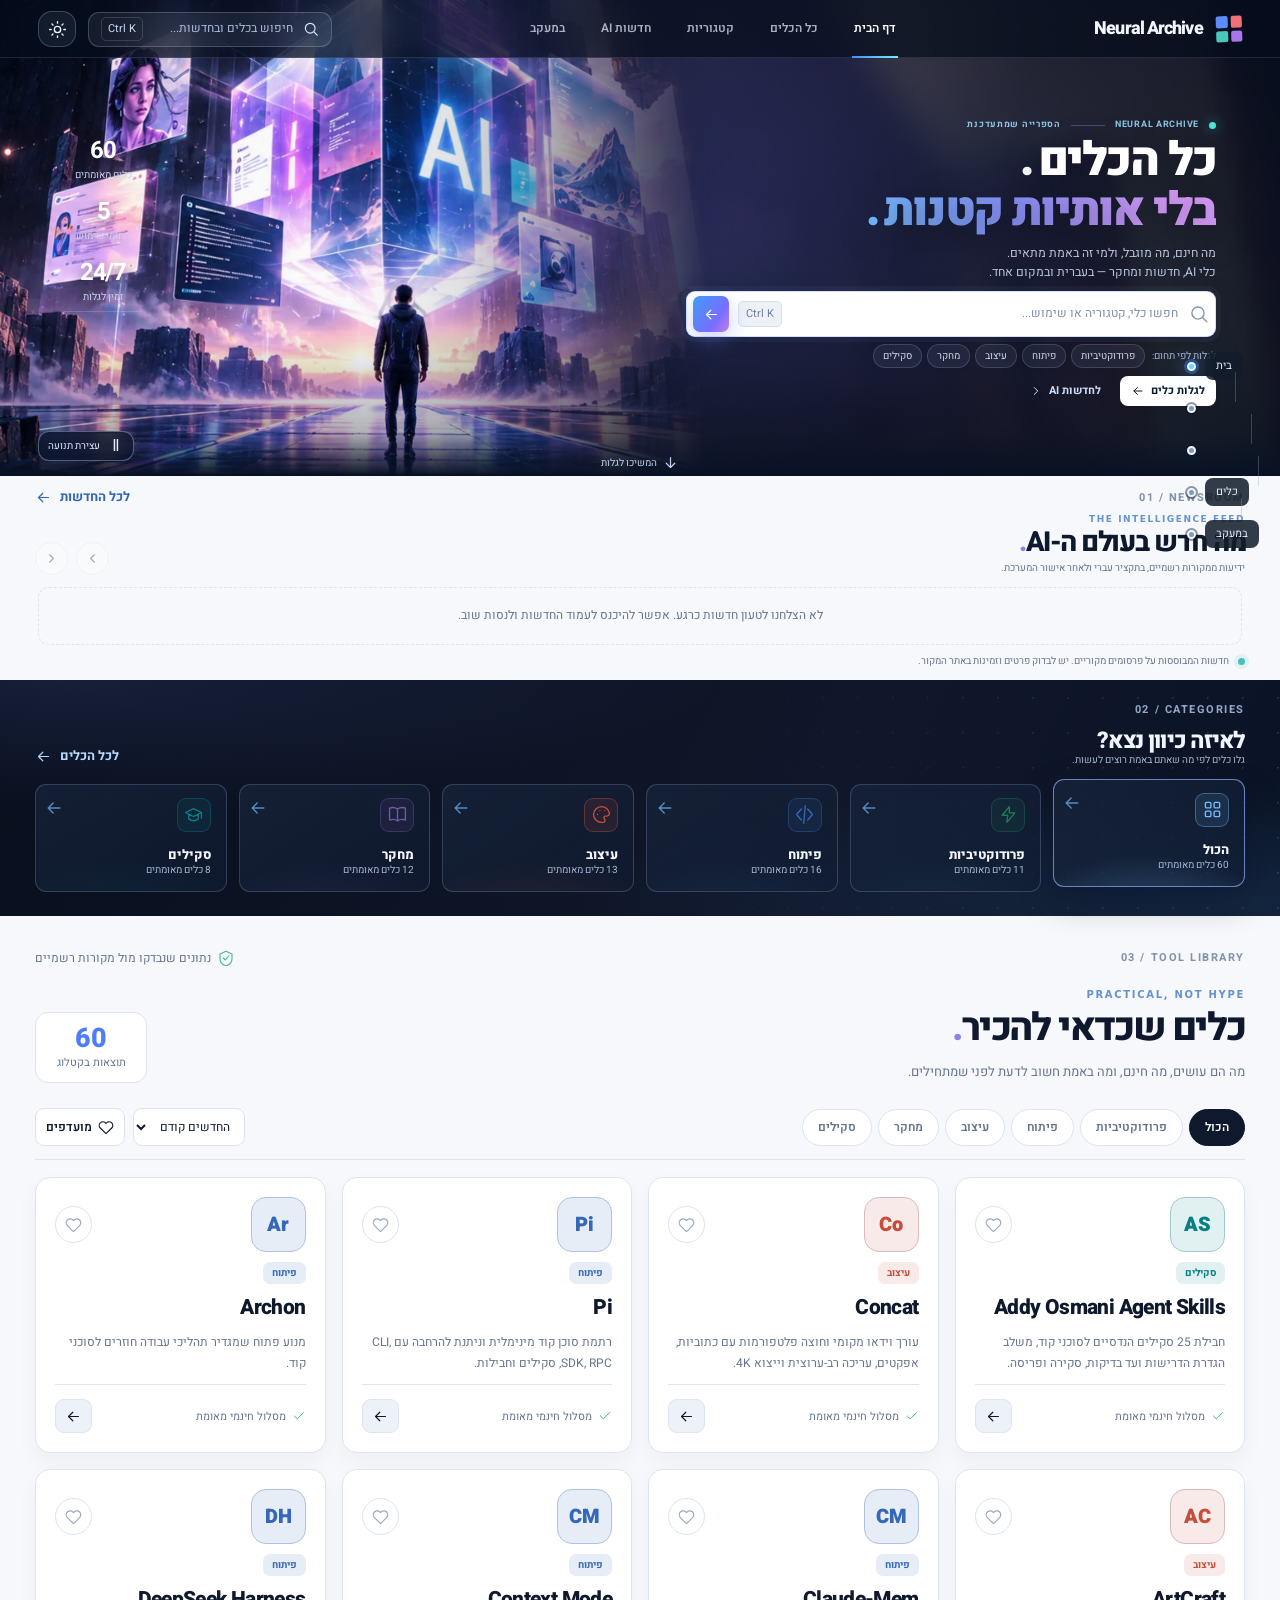
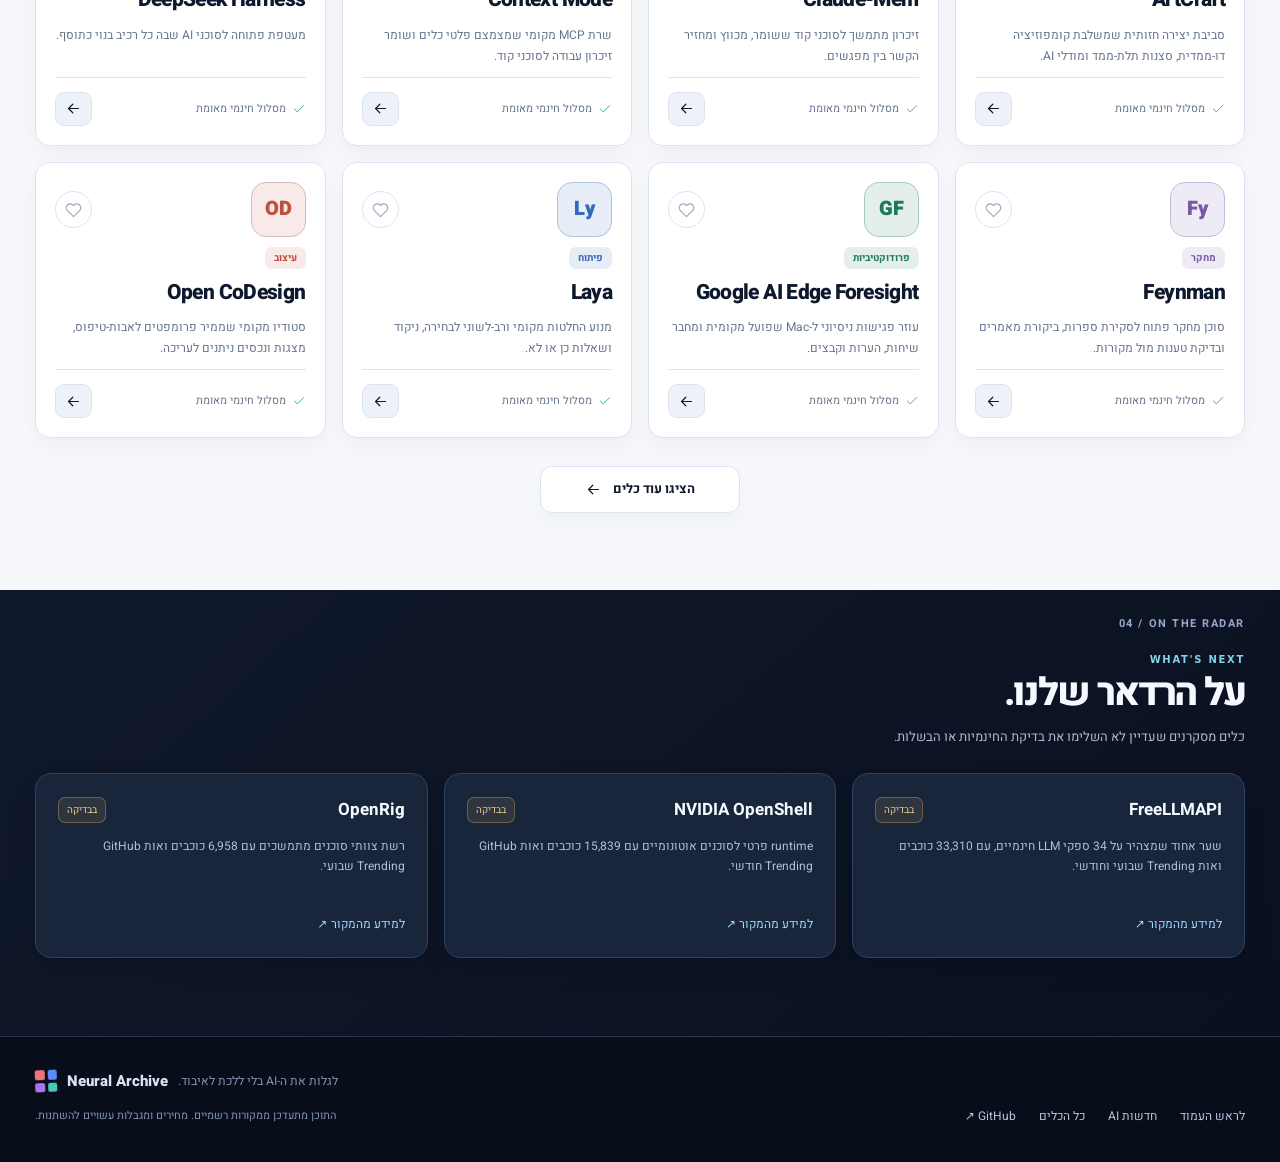
==== index.html @ 99f18145 "Refresh expanded tool details on the live site" ====
<!doctype html>
<html lang="he" dir="rtl" data-theme="light">
<head>
  <meta charset="UTF-8">
  <meta name="viewport" content="width=device-width,initial-scale=1,viewport-fit=cover">
  <meta name="theme-color" content="#080f20">
  <meta name="robots" content="index,follow">
  <link rel="canonical" href="https://neural-archive-two.vercel.app/">
  <meta name="description" content="Neural Archive: כלי AI חינמיים ומאומתים, חדשות בינה מלאכותית ומחקר בעברית. גלו מה חינם, מה מוגבל ולאיזה שימוש כל כלי מתאים.">
  <meta property="og:type" content="website">
  <meta property="og:title" content="Neural Archive | כל כלי ה-AI בלי אותיות קטנות">
  <meta property="og:description" content="כלי AI, חדשות ומחקר בעברית. מה חינם, מה מוגבל ולמי זה באמת מתאים.">
  <meta property="og:url" content="https://neural-archive-two.vercel.app/">
  <title>Neural Archive | כלי AI חינמיים, חדשות ומחקר בעברית</title>
  <link rel="preconnect" href="https://fonts.googleapis.com">
  <link rel="preconnect" href="https://fonts.gstatic.com" crossorigin>
  <link href="https://fonts.googleapis.com/css2?family=Heebo:wght@400;500;600;700;800;900&display=swap" rel="stylesheet">
  <link rel="stylesheet" href="/design.css">
  <link rel="stylesheet" href="/compact-sections.css">
  <link rel="stylesheet" href="/category-spacing.css">
  <link rel="stylesheet" href="/hero-motion.css">
  <link rel="stylesheet" href="/compact-hero.css">
  <script>
    try { document.documentElement.dataset.theme = localStorage.getItem("na-theme") === "dark" ? "dark" : "light"; } catch {}
  </script>
  <script src="/data.js?v=20261013-daily-60" defer></script>
  <script src="/design.js?v=20261013-expanded-details" defer></script>
  <script src="/hero-motion.js" defer></script>
</head>
<body>
  <svg xmlns="http://www.w3.org/2000/svg" class="icon-sprite" aria-hidden="true" focusable="false">
    <symbol id="i-search" viewBox="0 0 24 24"><circle cx="10.8" cy="10.8" r="7.3"/><path d="m16.4 16.4 5 5"/></symbol>
    <symbol id="i-moon" viewBox="0 0 24 24"><path d="M20.4 14.7A8.8 8.8 0 0 1 9.3 3.6 8.9 8.9 0 1 0 20.4 14.7Z"/></symbol>
    <symbol id="i-sun" viewBox="0 0 24 24"><circle cx="12" cy="12" r="4"/><path d="M12 2v2M12 20v2M4.9 4.9l1.4 1.4m11.4 11.4 1.4 1.4M2 12h2m16 0h2M4.9 19.1l1.4-1.4M17.7 6.3l1.4-1.4"/></symbol>
    <symbol id="i-arrow" viewBox="0 0 24 24"><path d="M19 12H5m6-6-6 6 6 6"/></symbol>
    <symbol id="i-chevron" viewBox="0 0 24 24"><path d="m9 18 6-6-6-6"/></symbol>
    <symbol id="i-grid" viewBox="0 0 24 24"><rect x="3" y="3" width="7" height="7" rx="1.5"/><rect x="14" y="3" width="7" height="7" rx="1.5"/><rect x="3" y="14" width="7" height="7" rx="1.5"/><rect x="14" y="14" width="7" height="7" rx="1.5"/></symbol>
    <symbol id="i-spark" viewBox="0 0 24 24"><path d="m12 2 2.4 7.6L22 12l-7.6 2.4L12 22l-2.4-7.6L2 12l7.6-2.4L12 2Z"/></symbol>
    <symbol id="i-code" viewBox="0 0 24 24"><path d="m8 5-6 7 6 7m8-14 6 7-6 7m-3-18-2 22"/></symbol>
    <symbol id="i-palette" viewBox="0 0 24 24"><path d="M12 2a10 10 0 1 0 0 20h2a2.5 2.5 0 0 0 1.6-4.4 2 2 0 0 1 1.4-3.5h1.2A3.8 3.8 0 0 0 22 10.3 10 10 0 0 0 12 2Z"/><circle cx="7" cy="12" r=".8" fill="currentColor" stroke="none"/><circle cx="10" cy="7" r=".8" fill="currentColor" stroke="none"/><circle cx="16" cy="7" r=".8" fill="currentColor" stroke="none"/></symbol>
    <symbol id="i-book" viewBox="0 0 24 24"><path d="M12 5c-3.4-2.2-7-2.2-10-1v15c3-1.2 6.6-1.2 10 1 3.4-2.2 7-2.2 10-1V4c-3-1.2-6.6-1.2-10 1Zm0 0v15"/></symbol>
    <symbol id="i-graduation" viewBox="0 0 24 24"><path d="m2 9.5 10-5 10 5-10 5-10-5Zm4 2v6c3.6 2.8 8.4 2.8 12 0v-6m4-2v7"/></symbol>
    <symbol id="i-zap" viewBox="0 0 24 24"><path d="M13 2 4 13h7l-1 9 10-12h-7l0-8Z"/></symbol>
    <symbol id="i-heart" viewBox="0 0 24 24"><path d="M20.6 5.7a5.5 5.5 0 0 0-7.8 0L12 6.5l-.8-.8a5.5 5.5 0 0 0-7.8 7.8L12 22l8.6-8.5a5.5 5.5 0 0 0 0-7.8Z"/></symbol>
    <symbol id="i-close" viewBox="0 0 24 24"><path d="m5 5 14 14M19 5 5 19"/></symbol>
    <symbol id="i-external" viewBox="0 0 24 24"><path d="M13 4h7v7m0-7-9 9"/><path d="M20 14v6H4V4h6"/></symbol>
    <symbol id="i-copy" viewBox="0 0 24 24"><rect x="8" y="8" width="13" height="13" rx="2"/><path d="M16 8V5a2 2 0 0 0-2-2H5a2 2 0 0 0-2 2v9a2 2 0 0 0 2 2h3"/></symbol>
    <symbol id="i-check" viewBox="0 0 24 24"><path d="m4 12 5 5 11-11"/></symbol>
    <symbol id="i-clock" viewBox="0 0 24 24"><circle cx="12" cy="12" r="10"/><path d="M12 6v6l4 2"/></symbol>
    <symbol id="i-shield" viewBox="0 0 24 24"><path d="m12 2 9 4v7c0 6-4 9-9 11-5-2-9-5-9-11V6l9-4Z"/><path d="m8 12 3 3 5-6"/></symbol>
    <symbol id="i-menu" viewBox="0 0 24 24"><path d="M3 6h18M3 12h18M3 18h18"/></symbol>
  </svg>
  <a class="skip-link" href="#news">דלגו לתוכן</a>
  <div class="scroll-meter" aria-hidden="true"><div id="scrollFill"></div></div>

  <header class="site-header" id="top">
    <div class="header-inner">
      <a href="#home" class="brand" aria-label="Neural Archive, חזרה לראש העמוד">
        <span class="brand-symbol" aria-hidden="true"><i></i><i></i><i></i><i></i></span>
        <span class="brand-text" dir="ltr">Neural Archive</span>
      </a>
      <nav class="desktop-nav" aria-label="ניווט ראשי">
        <a class="active" href="#home">דף הבית</a><a href="#tools">כל הכלים</a><a href="#categories">קטגוריות</a><a href="#news">חדשות AI</a><a href="#watchlist">במעקב</a>
      </nav>
      <div class="header-actions">
        <button type="button" id="openQuickSearch" class="header-search" aria-label="חיפוש באתר"><svg><use href="#i-search"></use></svg><span>חיפוש בכלים ובחדשות...</span><kbd>Ctrl K</kbd></button>
        <button type="button" id="themeToggle" class="theme-toggle" aria-label="החלפת מצב תצוגה" aria-pressed="false" title="החלפת מצב בהיר וכהה"><svg class="sun"><use href="#i-sun"></use></svg><svg class="moon"><use href="#i-moon"></use></svg></button>
        <button type="button" id="mobileMenuToggle" class="mobile-menu-toggle" aria-label="פתיחת תפריט" aria-expanded="false" aria-controls="mobileNav"><svg><use href="#i-menu"></use></svg></button>
      </div>
    </div>
    <nav class="mobile-nav" id="mobileNav" aria-label="ניווט לנייד" hidden>
      <a href="#home">בית</a><a href="#news">חדשות AI</a><a href="#categories">קטגוריות</a><a href="#tools">כל הכלים</a><a href="#watchlist">כלים במעקב</a>
    </nav>
  </header>

  <main>
    <section class="hero" id="home" aria-labelledby="heroHeading">
      <div class="hero-haze" aria-hidden="true"></div>
      <div class="hero-gridline" aria-hidden="true"></div>
      <div class="hero-visual" id="portalVisual">
        <div class="portal-scene cinematic-scene" id="portalScene" aria-hidden="true">
          <div class="cinematic-sky-glow"></div>
          <div class="cinematic-photograph" id="cinematicPhotograph">
            <img class="cinematic-backdrop" src="/assets/cinematic-scene-backdrop-hq.webp"
              width="910" height="636" alt="" fetchpriority="high" decoding="async" draggable="false">
            <div class="cinematic-cube-aura"></div>
            <div class="cinematic-layer cinematic-layer-cube" style="--x:35.9341%;--y:1.1006%;--w:41.6484%;--h:65.5660%">
              <div class="cinematic-layer-motion"><img src="/assets/cinematic-cube-hq.webp" width="379" height="417" alt="" decoding="async" draggable="false"></div>
            </div>
            <div class="cinematic-layer cinematic-layer-woman" style="--x:18.5714%;--y:8.9623%;--w:13.7363%;--h:27.6730%">
              <div class="cinematic-layer-motion"><img src="/assets/cinematic-panel-woman.webp" width="125" height="176" alt="" decoding="async" draggable="false"></div>
            </div>
            <div class="cinematic-layer cinematic-layer-light" style="--x:11.0989%;--y:36.6352%;--w:16.9231%;--h:25.0000%">
              <div class="cinematic-layer-motion"><img src="/assets/cinematic-panel-light.webp" width="154" height="159" alt="" decoding="async" draggable="false"></div>
            </div>
            <div class="cinematic-layer cinematic-layer-code" style="--x:28.2418%;--y:41.6667%;--w:16.7033%;--h:23.1132%">
              <div class="cinematic-layer-motion"><img src="/assets/cinematic-panel-code.webp" width="152" height="147" alt="" decoding="async" draggable="false"></div>
            </div>
            <div class="cinematic-layer cinematic-layer-mountain" style="--x:76.7033%;--y:14.4654%;--w:15.4945%;--h:37.8931%">
              <div class="cinematic-layer-motion"><img src="/assets/cinematic-panel-mountain.webp" width="141" height="241" alt="" decoding="async" draggable="false"></div>
            </div>
            <div class="cinematic-layer cinematic-layer-robot" style="--x:73.8462%;--y:44.3396%;--w:11.7582%;--h:21.5409%">
              <div class="cinematic-layer-motion"><img src="/assets/cinematic-panel-robot.webp" width="107" height="137" alt="" decoding="async" draggable="false"></div>
            </div>
            <div class="cinematic-layer cinematic-layer-top" style="--x:63.1868%;--y:0.3145%;--w:11.3187%;--h:20.7547%">
              <div class="cinematic-layer-motion"><img src="/assets/cinematic-panel-top.webp" width="103" height="132" alt="" decoding="async" draggable="false"></div>
            </div>
            <div class="cinematic-layer cinematic-layer-top2" style="--x:68.3516%;--y:8.0189%;--w:6.8132%;--h:14.3082%">
              <div class="cinematic-layer-motion"><img src="/assets/cinematic-panel-top2.webp" width="62" height="91" alt="" decoding="async" draggable="false"></div>
            </div>
            <div class="cinematic-head-anchor" id="cinematicHeadAnchor"
              style="--x:57.0330%;--y:58.1761%;--w:4.6154%;--h:7.2327%">
              <img class="cinematic-head" src="/assets/cinematic-man-head-hq.webp"
                width="42" height="46" alt="" decoding="async" draggable="false">
            </div>
            <div class="cinematic-particles">
              <i></i><i></i><i></i><i></i><i></i><i></i><i></i><i></i><i></i><i></i>
            </div>
            <div class="cinematic-floor-reflection"></div>
          </div>
        </div>
        <button type="button" class="portal-motion-toggle" id="portalMotionToggle"
          aria-pressed="false" aria-label="עצירת האנימציה" title="עצירה או הפעלה של תנועת הסצנה">
          <span aria-hidden="true" class="portal-toggle-icon">Ⅱ</span>
          <span class="portal-toggle-label">עצירת תנועה</span>
        </button>
      </div>
      <div class="hero-inner">
        <div class="hero-copy">
          <div class="hero-overline"><span class="overline-mark"></span> NEURAL ARCHIVE <span class="overline-rule"></span> הספרייה שמתעדכנת</div>
          <h1 id="heroHeading">כל הכלים<span class="hero-dot">.</span><br><em>בלי אותיות קטנות<span class="hero-dot">.</span></em></h1>
          <p class="hero-subtitle">מה חינם, מה מוגבל, ולמי זה באמת מתאים.<br>כלי AI, חדשות ומחקר — בעברית ובמקום אחד.</p>
          <form class="hero-search" id="heroSearchForm" role="search">
            <svg aria-hidden="true"><use href="#i-search"></use></svg>
            <label class="sr-only" for="heroSearchInput">חיפוש חופשי בכלי AI</label>
            <input id="heroSearchInput" type="search" placeholder="חפשו כלי, קטגוריה או שימוש..." autocomplete="off">
            <kbd class="desktop-kbd">Ctrl K</kbd>
            <button type="submit" aria-label="חיפוש כלים"><svg><use href="#i-arrow"></use></svg></button>
          </form>
          <div class="hot-topics" aria-label="קטגוריות פופולריות">
            <span>לגלות לפי תחום:</span>
            <div id="heroTopics"></div>
          </div>
          <div class="hero-cta-row"><a class="hero-primary" href="#tools">לגלות כלים <svg><use href="#i-arrow"></use></svg></a><a class="hero-secondary" href="#news">לחדשות AI <svg><use href="#i-chevron"></use></svg></a></div>
        </div>
        <div class="hero-meta"><div><strong id="heroCount">80</strong><span>כלים מאומתים</span></div><div><strong id="heroCategoryCount">5</strong><span>תחומי שימוש</span></div><div><strong>24/7</strong><span>זמין לגלות</span></div></div>
      </div>
      <a class="hero-down" href="#news" aria-label="גלילה לחדשות"><svg><use href="#i-arrow"></use></svg><span>המשיכו לגלות</span></a>
    </section>

    <nav class="section-rail" aria-label="מעבר בין מקטעים"><a href="#home" class="active" data-rail="home"><span>בית</span></a><a href="#news" data-rail="news"><span>חדשות</span></a><a href="#categories" data-rail="categories"><span>קטגוריות</span></a><a href="#tools" data-rail="tools"><span>כלים</span></a><a href="#watchlist" data-rail="watchlist"><span>במעקב</span></a></nav>

    <section class="news-section section-light" id="news" aria-labelledby="newsHeading">
      <div class="section-inner">
        <div class="section-topline reveal"><span class="section-index">01 / NEWSROOM</span><a href="/news" class="section-link">לכל החדשות <svg><use href="#i-arrow"></use></svg></a></div>
        <div class="section-title-group reveal">
          <div><p class="section-eyebrow">THE INTELLIGENCE FEED</p><h2 id="newsHeading">מה חדש בעולם ה-AI<span class="gradient-dot">.</span></h2><p>ידיעות ממקורות רשמיים, בתקציר עברי ולאחר אישור המערכת.</p></div>
          <div class="carousel-actions"><button type="button" id="newsPrev" aria-label="חדשות קודמות" disabled><svg><use href="#i-chevron"></use></svg></button><button type="button" id="newsNext" aria-label="חדשות הבאות" disabled><svg><use href="#i-chevron"></use></svg></button></div>
        </div>
        <div class="news-scroller" id="newsTrack" role="region" aria-label="ידיעות AI אחרונות" tabindex="0">
          <div class="news-skeleton" role="status">טוען את החדשות המאושרות…</div>
        </div>
        <div class="section-footnote reveal"><span class="mini-live-dot"></span><span>חדשות המבוססות על פרסומים מקוריים. יש לבדוק פרטים וזמינות באתר המקור.</span><span class="news-dots" id="newsDots" aria-hidden="true"></span></div>
      </div>
    </section>

    <section class="categories-section" id="categories" aria-labelledby="categoriesHeading">
      <div class="section-inner">
        <div class="section-topline reveal"><span class="section-index">02 / CATEGORIES</span><span class="decor-line"></span></div>
        <div class="section-title-group reveal"><div><p class="section-eyebrow">DISCOVER YOUR PATH</p><h2 id="categoriesHeading">לאיזה כיוון נצא?</h2><p>גלו כלים לפי מה שאתם באמת רוצים לעשות.</p></div><a class="section-link light-link" href="#tools">לכל הכלים <svg><use href="#i-arrow"></use></svg></a></div>
        <div class="category-grid" id="categoryGrid"></div>
      </div>
    </section>

    <section class="tools-section section-light" id="tools" aria-labelledby="toolsHeading">
      <span id="catalog" class="sr-only" aria-hidden="true"></span>
      <div class="section-inner">
        <div class="section-topline reveal"><span class="section-index">03 / TOOL LIBRARY</span><span class="tool-trust"><svg><use href="#i-shield"></use></svg> נתונים שנבדקו מול מקורות רשמיים</span></div>
        <div class="section-title-group reveal"><div><p class="section-eyebrow">PRACTICAL, NOT HYPE</p><h2 id="toolsHeading">כלים שכדאי להכיר<span class="gradient-dot">.</span></h2><p>מה הם עושים, מה חינם, ומה באמת חשוב לדעת לפני שמתחילים.</p></div><div class="tool-count"><strong id="visibleCount">0</strong><span>תוצאות בקטלוג</span></div></div>
        <div class="tools-toolbar reveal">
          <div class="tool-tabs" id="toolTabs" aria-label="סינון קטגוריות"></div>
          <div class="tool-toolbar-actions"><label class="sort-label"><span class="sr-only">מיון כלים</span><select id="toolSort"><option value="newest">החדשים קודם</option><option value="name">לפי שם</option><option value="category">לפי קטגוריה</option></select></label><button id="favoritesOnly" class="favorites-filter" type="button" aria-pressed="false"><svg><use href="#i-heart"></use></svg> מועדפים</button></div>
        </div>
        <p id="activeSearch" class="active-search" hidden></p>
        <div id="toolsGrid" class="tools-grid" aria-live="polite"></div>
        <div id="toolsEmpty" class="empty-tools" hidden><svg><use href="#i-search"></use></svg><h3>לא מצאנו כלים מתאימים</h3><p>אפשר לנסות חיפוש אחר או לנקות את הסינון.</p><button id="clearSearch" type="button">הצגת כל הכלים</button></div>
        <div class="load-more-wrap"><button id="loadMore" class="load-more" type="button">הציגו עוד כלים <svg><use href="#i-arrow"></use></svg></button></div>
      </div>
    </section>

    <section class="watch-section" id="watchlist" aria-labelledby="watchHeading">
      <div class="section-inner">
        <div class="section-topline reveal"><span class="section-index">04 / ON THE RADAR</span></div>
        <div class="section-title-group reveal"><div><p class="section-eyebrow">WHAT'S NEXT</p><h2 id="watchHeading">על הרדאר שלנו.</h2><p>כלים מסקרנים שעדיין לא השלימו את בדיקת החינמיות או הבשלות.</p></div></div>
        <div class="watch-cards" id="watchCards"></div>
      </div>
    </section>
  </main>

  <footer class="site-footer"><div class="footer-inner"><div class="footer-brand"><span class="brand-symbol" aria-hidden="true"><i></i><i></i><i></i><i></i></span><span>Neural Archive</span><small>לגלות את ה-AI בלי ללכת לאיבוד.</small></div><div class="footer-links"><a href="#home">לראש העמוד</a><a href="/news">חדשות AI</a><a href="#tools">כל הכלים</a><a href="https://github.com/FreeJaguar/Neural-Archive" target="_blank" rel="noopener noreferrer">GitHub ↗</a></div><p>התוכן מתעדכן ממקורות רשמיים. מחירים ומגבלות עשויים להשתנות.</p></div></footer>

  <dialog id="detailDialog" class="detail-dialog" aria-labelledby="detailTitle"><div class="drawer-body"><button class="drawer-close" id="closeDetail" type="button" aria-label="סגירת חלון הפרטים"><svg><use href="#i-close"></use></svg></button><div id="detailContent"></div></div></dialog>
  <div id="toast" class="toast" role="status" aria-live="polite"></div>
</body>
</html>
---- design.css ----
/* Neural Archive cinematic preview. Standalone: never changes the live homepage. */
:root{color-scheme:light;--canvas:#f6f8fb;--surface:#fff;--surface-soft:#edf2f8;--ink:#0f192d;--muted:#66758d;--line:#dce4f0;--accent:#4e7dfc;--accent-2:#b688f3;--shadow:0 18px 45px rgba(18,35,71,.09);--deep:#080f1e;--deep-2:#111a30;--focus:#62cfff}
:root[data-theme="dark"]{color-scheme:dark;--canvas:#0a1221;--surface:#121e30;--surface-soft:#1c2a40;--ink:#f1f5ff;--muted:#a0b1c9;--line:#29374e;--shadow:0 18px 48px rgba(0,0,0,.24);--accent:#82acff}
*,*::before,*::after{box-sizing:border-box}
html{scroll-behavior:smooth;scroll-padding-top:88px}
body{margin:0;min-width:320px;background:var(--canvas);color:var(--ink);font:400 15px/1.6 "Heebo",system-ui,sans-serif;-webkit-font-smoothing:antialiased}
button,input,select{font:inherit}
button{cursor:pointer;color:inherit}
button:disabled{opacity:.35;cursor:not-allowed}
button,a{-webkit-tap-highlight-color:transparent}
a{color:inherit}
svg{width:20px;height:20px;stroke:currentColor;stroke-width:1.7;stroke-linecap:round;stroke-linejoin:round;fill:none;flex:none}
.icon-sprite,.sr-only{position:absolute!important;width:1px!important;height:1px!important;padding:0!important;margin:-1px!important;overflow:hidden!important;clip:rect(0,0,0,0)!important;white-space:nowrap!important;border:0!important}
.skip-link{position:fixed;z-index:200;top:8px;right:12px;transform:translateY(-150%);background:#fff;color:#17213b;padding:10px 18px;border-radius:12px}
.skip-link:focus{transform:translateY(0)}
:focus-visible{outline:3px solid var(--focus)!important;outline-offset:4px}
[hidden]{display:none!important}
.scroll-meter{position:fixed;z-index:120;top:0;inset-inline:0;height:3px;pointer-events:none}
.scroll-meter>div{height:100%;width:0;background:linear-gradient(90deg,#6caefa,#b990ff,#4fe3e6);box-shadow:0 0 16px rgba(91,182,255,.7);transition:width .09s linear}
.site-header{position:sticky;z-index:80;top:0;height:76px;margin-bottom:-76px;color:#f3f6ff;background:rgba(5,13,28,.67);backdrop-filter:blur(22px);-webkit-backdrop-filter:blur(22px);border-bottom:1px solid rgba(220,231,255,.12);transition:background .25s,box-shadow .25s}
.site-header.scrolled{background:rgba(7,15,30,.96);box-shadow:0 8px 24px rgba(0,0,0,.13)}
.header-inner{max-width:1480px;height:100%;margin:auto;padding:0 36px;display:grid;grid-template-columns:auto 1fr auto;align-items:center;gap:32px}
.brand{display:flex;align-items:center;gap:13px;text-decoration:none;white-space:nowrap}
.brand-symbol{width:29px;height:29px;display:grid;grid-template-columns:1fr 1fr;gap:3px;transform:rotate(-2deg)}
.brand-symbol i{display:block;border-radius:2px;background:#6589fa}.brand-symbol i:nth-child(1){background:#f27179}.brand-symbol i:nth-child(2){background:#5b8bff}.brand-symbol i:nth-child(3){background:#a875ec}.brand-symbol i:nth-child(4){background:#48c8ba}
.brand-text{font-size:20px;font-weight:800;letter-spacing:-.05em}
.desktop-nav{display:flex;gap:clamp(12px,2.5vw,36px);justify-content:center;align-items:center}
.desktop-nav a{height:76px;display:grid;place-items:center;position:relative;padding-inline:2px;text-decoration:none;font-size:13px;font-weight:600;color:rgba(237,242,255,.7);white-space:nowrap;transition:color .2s}
.desktop-nav a::after{content:"";position:absolute;bottom:0;right:0;left:0;height:2px;transform:scaleX(0);background:linear-gradient(90deg,#458cff,#74edff);transition:transform .2s;transform-origin:center}
.desktop-nav a:hover,.desktop-nav a.active{color:#fff}
.desktop-nav a:hover::after,.desktop-nav a.active::after{transform:scaleX(1)}
.header-actions{display:flex;align-items:center;gap:12px}
.header-search{width:clamp(180px,19vw,284px);height:39px;padding:0 12px;display:flex;align-items:center;gap:10px;text-align:right;border:1px solid rgba(213,228,255,.22);background:rgba(199,220,255,.08);border-radius:11px;transition:background .2s,border-color .2s}
.header-search:hover{background:rgba(199,220,255,.15);border-color:rgba(212,235,255,.48)}
.header-search svg{width:16px;height:16px;color:#d9e6ff}
.header-search span{flex:1;overflow:hidden;text-overflow:ellipsis;white-space:nowrap;font-size:12px;color:#adbcda}
kbd{font-family:inherit;direction:ltr;white-space:nowrap;font-size:11px}
.header-search kbd{padding:2px 6px;border:1px solid rgba(255,255,255,.14);border-radius:5px;color:#cddbf5}
.theme-toggle{width:43px;height:40px;position:relative;display:grid;place-items:center;border:1px solid rgba(187,216,255,.24);border-radius:14px;background:rgba(189,209,255,.08);transition:background .2s}
.theme-toggle:hover{background:rgba(189,209,255,.19)}
.theme-toggle svg{position:absolute;width:19px;height:19px;transition:opacity .22s,transform .22s}
.theme-toggle .moon{opacity:0;transform:rotate(-65deg) scale(.45)}
[data-theme="dark"] .theme-toggle .sun{opacity:0;transform:rotate(70deg) scale(.45)}
[data-theme="dark"] .theme-toggle .moon{opacity:1;transform:rotate(0deg) scale(1);color:#b9d3ff}
.mobile-menu-toggle{display:none;width:43px;height:40px;place-items:center;border:1px solid rgba(187,216,255,.24);border-radius:13px;background:rgba(189,209,255,.1)}
.mobile-nav{position:absolute;top:76px;right:0;left:0;padding:14px 26px 22px;background:#0c1629;border-bottom:1px solid #2a3b55;box-shadow:0 25px 30px #02070e80}
.mobile-nav a{display:block;padding:11px 8px;text-decoration:none;color:#e3edff;border-bottom:1px solid #263854}
.section-inner{max-width:1380px;margin:auto;padding-inline:35px}
.hero{position:relative;min-height:655px;padding-top:76px;overflow:hidden;color:white;background:radial-gradient(ellipse at 27% 54%,rgba(101,79,155,.34),transparent 42%),radial-gradient(ellipse at 90% 7%,rgba(27,71,124,.26),transparent 50%),linear-gradient(117deg,#08101f 0%,#0c1830 42%,#070e1d 72%,#070e18 100%);isolation:isolate}
.hero::after{content:"";position:absolute;bottom:-1px;left:-5%;right:-5%;height:110px;background:linear-gradient(0deg,#091220 0%,transparent 100%);z-index:-1;pointer-events:none}
.hero-haze{position:absolute;z-index:-1;inset:-200px -170px 0;background:radial-gradient(ellipse at 35% 35%,rgba(115,93,224,.22),transparent 26%),radial-gradient(ellipse at 65% 75%,rgba(45,159,243,.13),transparent 30%);animation:haze 16s ease-in-out infinite alternate;pointer-events:none}
.hero-gridline{position:absolute;inset:0;opacity:.2;z-index:-1;background-image:linear-gradient(rgba(128,158,220,.06) 1px,transparent 1px),linear-gradient(90deg,rgba(128,158,220,.06) 1px,transparent 1px);background-size:86px 86px;mask-image:linear-gradient(90deg,black,transparent 80%)}
.hero-inner{max-width:1480px;min-height:546px;margin:auto;padding:50px 36px 85px;display:grid;grid-template-columns:53% 47%;align-items:center;gap:0;position:relative}
.hero-copy{grid-column:1;z-index:5;padding-block:50px 74px;padding-inline-end:12px;max-width:700px}
.hero-overline{display:flex;align-items:center;gap:10px;margin:0 0 17px;color:#8dc5e5;letter-spacing:.08em;font-size:11px;font-weight:700;white-space:nowrap}
.overline-mark{width:7px;height:7px;border-radius:50%;background:#4de7dc;box-shadow:0 0 13px #4de7dca1}
.overline-rule{width:34px;height:1px;background:#7186bd75}
.hero h1{margin:0;font-size:clamp(47px,5.35vw,85px);font-weight:900;line-height:1.17;letter-spacing:-.065em;text-shadow:0 8px 38px #02081675}
.hero h1 em{font-style:normal;background:linear-gradient(92deg,#76bbff 0%,#8d96ff 42%,#db9fff 85%);color:transparent;background-clip:text;-webkit-background-clip:text}
.hero-subtitle{margin:21px 0 27px;color:#b9c5dc;line-height:1.85;font-size:clamp(14px,1.24vw,17px)}
.hero-search{width:min(100%,575px);height:61px;padding:6px 7px 6px 16px;display:flex;align-items:center;gap:13px;border:1px solid rgba(191,212,249,.72);border-radius:12px;background:#fff;color:#203049;box-shadow:0 7px 28px rgba(0,0,0,.18),0 0 0 5px rgba(169,181,249,.06)}
.hero-search>svg{width:20px;height:20px;color:#8896ab}
.hero-search input{flex:1;min-width:0;background:transparent;border:0;outline:0;color:#14223a;text-align:right;font-size:14px}
.hero-search input::placeholder{color:#7e8da7}
.hero-search kbd{font-size:11px;color:#6f7e9b;padding:3px 7px;background:#edf1f8;border-radius:5px;border:1px solid #d7dfeb}
.hero-search button{width:48px;height:48px;display:grid;place-items:center;border:0;border-radius:10px;color:white;background:linear-gradient(125deg,#3d9df6,#796dfe 66%,#c27fe5);box-shadow:0 7px 20px rgba(94,121,250,.35);transition:transform .2s,box-shadow .2s}
.hero-search button:hover{transform:translateX(-2px);box-shadow:0 8px 30px rgba(112,125,255,.5)}
.hero-search button svg{width:21px;height:21px}
.hot-topics{display:flex;align-items:center;gap:10px;margin-top:15px;flex-wrap:wrap;font-size:12px;color:#a8b7d4}
.hot-topics>div{display:flex;flex-wrap:wrap;gap:7px}
.hot-topics button{padding:5px 12px;background:rgba(179,210,251,.07);color:#ced9ec;border:1px solid rgba(180,210,250,.19);border-radius:999px;font-size:11px;transition:border-color .2s,background .2s,transform .2s}
.hot-topics button:hover{background:rgba(141,166,247,.2);border-color:#9d99f1;transform:translateY(-2px)}
.hero-cta-row{margin-top:27px;display:flex;align-items:center;gap:13px}
.hero-primary,.hero-secondary{display:inline-flex;align-items:center;justify-content:center;gap:10px;padding:10px 18px;border-radius:10px;text-decoration:none;font-weight:700;font-size:13px}
.hero-primary{background:#fff;color:#0b1930;box-shadow:0 8px 23px #0002}
.hero-primary:hover{background:#e4eeff}
.hero-secondary{color:#ccddfa}
.hero-secondary:hover{color:#fff}
.hero-cta-row svg{width:17px;height:17px}
.hero-visual{grid-column:2;position:relative;min-height:510px;align-self:stretch;z-index:1;pointer-events:none;transform:translate3d(0,0,0)}
.portal-illustration{width:calc(100% + 200px);height:calc(100% + 60px);position:absolute;top:-39px;left:-90px;max-width:none;object-fit:cover;object-position:center;filter:drop-shadow(0 10px 48px rgba(108,129,247,.17));opacity:.96;animation:scene-arrive .95s both}
.visual-orbit{position:absolute;pointer-events:none;border:1px solid rgba(162,150,249,.18);border-radius:50%;transform:rotate(-14deg);box-shadow:0 0 30px #8967ff24}
.orbit-1{width:480px;height:215px;top:138px;left:4%;animation:orbit-breath 12s infinite alternate ease-in-out}
.orbit-2{width:600px;height:300px;top:85px;left:-15%;border-color:#62e2ff10;animation:orbit-breath 14s 1s infinite alternate ease-in-out}
.hero-mini-card{position:absolute;z-index:2;width:120px;min-height:70px;display:flex;align-items:center;gap:9px;padding:12px;border:1px solid #a5bcff47;border-radius:12px;background:#152a4e7d;backdrop-filter:blur(14px);box-shadow:0 16px 38px #04081744;animation:float 8s infinite ease-in-out}
.hero-mini-card.mini-a{top:19%;left:3%;transform:rotate(-7deg)}
.hero-mini-card.mini-b{bottom:18%;right:1%;transform:rotate(5deg);animation-delay:-2.5s}
.mini-status{font:600 8px/1.5 system-ui;color:#87d8ed}
.mini-lines{flex:1;display:grid;gap:6px}.mini-lines i{height:4px;background:#7f94e15e;border-radius:2px}.mini-lines i:nth-child(2){width:74%}.mini-lines i:nth-child(3){width:50%}
.mini-spark{font-size:25px;color:#cfa6ff;text-shadow:0 0 14px #b585ff}
.hero-art-label{position:absolute;z-index:2;left:8%;bottom:9%;font-size:10px;font-weight:700;letter-spacing:.25em;color:#c2d2ff96;direction:ltr}.hero-art-label span{color:#87eaf5}.hero-art-label .hero-art-dot{display:inline-block;width:4px;height:4px;margin-left:8px;border-radius:50%;background:#9ff5e6}
.hero-meta{position:absolute;left:37px;top:26%;z-index:4;display:grid;gap:17px;direction:rtl;text-align:center}
.hero-meta>div{min-width:93px;display:grid;gap:1px;padding:0 6px 12px;border-bottom:1px solid rgba(201,216,255,.21)}
.hero-meta strong{font-size:30px;line-height:1.2;font-weight:700;letter-spacing:-.05em}
.hero-meta span{font-size:11px;color:#c7d4ec}
.hero-down{position:absolute;bottom:22px;right:50%;transform:translateX(50%);display:flex;align-items:center;gap:10px;text-decoration:none;color:#bfd3f0;font-size:11px}
.hero-down svg{width:23px;height:23px;transform:rotate(-90deg);animation:down-bob 2.4s infinite}
.section-rail{position:fixed;right:14px;top:50%;transform:translateY(-50%);z-index:75;display:flex;flex-direction:column;gap:0;align-items:end;pointer-events:none}
.section-rail a{position:relative;min-height:42px;display:flex;align-items:center;justify-content:flex-end;gap:9px;text-decoration:none;pointer-events:auto}
.section-rail a::before{content:"";position:absolute;right:7px;width:1px;height:30px;top:27px;background:#81a3c652}
.section-rail a:last-child::before{display:none}
.section-rail a::after{content:"";width:9px;height:9px;background:#8398bf;border:2px solid #eff6ff;border-radius:50%;box-shadow:0 0 0 2px #0d1b2b73}
.section-rail span{padding:5px 11px;border-radius:8px;background:#121c2bdb;color:#e7ecfa;font-size:11px;opacity:0;transform:translateX(7px);transition:opacity .2s,transform .2s}
.section-rail a:hover span,.section-rail a.active span{opacity:1;transform:none}
.section-rail a.active::after{background:#68d9fb;box-shadow:0 0 0 3px #304f88,0 0 20px #70ccff}
.section-light{background:var(--canvas);color:var(--ink);transition:background .25s,color .25s}
.section-topline{display:flex;justify-content:space-between;align-items:center;gap:15px;padding-top:25px}
.section-index{direction:ltr;display:inline-block;color:#8192ad;font-weight:700;font-size:11px;letter-spacing:.14em}
.section-link{display:inline-flex;align-items:center;gap:8px;text-decoration:none;color:#3266bd;font-weight:700;font-size:13px;transition:gap .2s,color .2s}
.section-link:hover{gap:15px;color:#6c63da}
.section-link svg{width:17px;height:17px}
.section-title-group{display:flex;align-items:flex-end;justify-content:space-between;gap:20px;margin:20px 0 25px}
.section-title-group h2{margin:0;font-size:clamp(29px,3vw,43px);line-height:1.25;font-weight:800;letter-spacing:-.055em}
.section-title-group p:not(.section-eyebrow){margin:8px 0 0;color:var(--muted);font-size:13px;line-height:1.8}
.section-eyebrow{margin:0 0 2px;font:700 10px/1.4 system-ui,sans-serif;letter-spacing:.17em;direction:ltr;text-align:right;color:#6592cf}
.gradient-dot{color:#8b83ec}
.news-section{padding-bottom:47px}
.carousel-actions{display:flex;gap:8px;direction:ltr}
.carousel-actions button{width:41px;height:41px;display:grid;place-items:center;border:1px solid var(--line);border-radius:50%;background:var(--surface);transition:transform .2s,background .2s}
.carousel-actions button:hover:not(:disabled){background:var(--surface-soft);transform:translateY(-2px)}
.carousel-actions svg{width:18px;height:18px}
.carousel-actions #newsNext svg{transform:rotate(180deg)}
.news-scroller{display:flex;gap:16px;padding:5px 4px 22px;scroll-snap-type:x mandatory;scrollbar-width:thin;scrollbar-color:var(--line) transparent;overflow:auto;outline-offset:5px}
.news-card{flex:0 0 min(320px,82vw);scroll-snap-align:start;position:relative;overflow:hidden;border:1px solid var(--line);border-radius:16px;background:var(--surface);box-shadow:0 9px 22px #050e1f0c;transition:transform .25s,box-shadow .25s,border-color .25s}
.news-card:hover{transform:translateY(-5px);box-shadow:var(--shadow);border-color:color-mix(in srgb,var(--accent) 35%,var(--line))}
.news-card-btn{display:block;width:100%;border:0;background:none;text-align:right;padding:0;min-height:100%}
.news-art{height:184px;position:relative;display:flex;align-items:flex-end;padding:19px;overflow:hidden;background:radial-gradient(circle at 32% 12%,#8698f399,transparent 37%),radial-gradient(circle at 80% 70%,#73d6eb88,transparent 45%),linear-gradient(130deg,#17284c,#11152b 70%);color:white}
.news-art::before{content:"";position:absolute;inset:12% 20%;border:1px solid #e4edff49;transform:rotate(-28deg) skew(17deg);border-radius:60px;box-shadow:0 0 40px #8da7ff81,0 0 0 19px #8c90eb0a}
.news-art::after{content:"";position:absolute;width:170px;height:170px;top:-54px;right:15%;border:1px solid #a3dcff8c;border-radius:50%;box-shadow:0 0 35px #579fffaa,inset 0 0 37px #707edc66}
.news-art.theme-1{background:radial-gradient(ellipse at 38% 25%,#ffbdac80,transparent 37%),radial-gradient(ellipse at 76% 62%,#8c6deb72,transparent 48%),linear-gradient(125deg,#37234f,#131d35)}
.news-art.theme-2{background:radial-gradient(ellipse at 45% 20%,#8affee94,transparent 38%),radial-gradient(ellipse at 72% 82%,#50a2ff6a,transparent 43%),linear-gradient(125deg,#102d43,#121525)}
.news-art.theme-3{background:radial-gradient(ellipse at 18% 85%,#ffb78d94,transparent 42%),radial-gradient(ellipse at 82% 15%,#8275f16b,transparent 43%),linear-gradient(140deg,#222d56,#15172e)}
.news-art strong{position:relative;z-index:2;display:block;max-width:80%;font-size:21px;font-weight:800;text-shadow:0 2px 12px #030b1dc4;letter-spacing:-.04em;line-height:1.45}
.news-art small{position:absolute;top:13px;left:14px;z-index:2;padding:5px 9px;border-radius:999px;background:#08142488;border:1px solid #ffffff4a;color:#eef7ff;font-size:10px;direction:ltr;max-width:65%;overflow:hidden;white-space:nowrap;text-overflow:ellipsis}
.news-card-content{padding:16px 17px 20px}
.news-card-content h3{font-size:17px;line-height:1.46;font-weight:800;letter-spacing:-.03em;margin:0 0 8px;min-height:49px;display:-webkit-box;-webkit-line-clamp:2;-webkit-box-orient:vertical;overflow:hidden}
.news-card-content p{font-size:12px;line-height:1.6;color:var(--muted);margin:0 0 12px;display:-webkit-box;-webkit-line-clamp:2;-webkit-box-orient:vertical;overflow:hidden;min-height:40px}
.news-card-foot{display:flex;align-items:center;justify-content:space-between;color:var(--muted);font-size:11px}
.news-card-foot .time{display:flex;align-items:center;gap:5px}
.news-card-foot svg{width:14px;height:14px}
.news-card-foot .read-more{color:var(--accent);font-size:13px;font-weight:700}
.news-skeleton{width:100%;min-height:220px;display:flex;align-items:center;justify-content:center;border:1px dashed var(--line);border-radius:14px;color:var(--muted);font-size:13px}
.section-footnote{display:flex;align-items:center;gap:9px;color:var(--muted);font-size:11px}
.mini-live-dot{display:block;width:7px;height:7px;border-radius:50%;background:#4bbfba;box-shadow:0 0 0 4px #4bbfba1e}
.news-dots{margin-inline-start:auto;display:flex;gap:5px;direction:ltr}
.news-dots i{width:18px;height:4px;border-radius:9px;background:#cad4e3;transition:background .2s,width .2s}
.news-dots i.active{width:29px;background:#7d84ff}
.categories-section{color:#f1f5ff;background:radial-gradient(ellipse at 5% 0%,#28325b73,transparent 38%),radial-gradient(ellipse at 96% 94%,#23466c5e,transparent 38%),linear-gradient(115deg,#080f1d,#10172a 64%,#0a1325);padding:10px 0 53px;position:relative}
.categories-section::before{content:"";position:absolute;inset:0;pointer-events:none;opacity:.18;background-image:radial-gradient(#9fb7ff 1px,transparent 1px);background-size:35px 35px;mask-image:linear-gradient(90deg,transparent 50%,black)}
.categories-section .section-index,.watch-section .section-index{color:#94a7c7}
.categories-section .section-eyebrow,.watch-section .section-eyebrow{color:#84d2e8}
.categories-section .section-title-group p:not(.section-eyebrow){color:#a7b8d0}
.light-link{color:#b7d9ff}
.category-grid{display:grid;grid-template-columns:repeat(6,minmax(0,1fr));gap:13px}
.category-card{position:relative;min-height:156px;display:flex;flex-direction:column;align-items:flex-start;justify-content:space-between;gap:12px;padding:19px 18px;text-align:right;border:1px solid rgba(162,181,222,.24);border-radius:14px;background:linear-gradient(145deg,#18253cbb,#101c32a1);color:#f3f6ff;overflow:hidden;transition:transform .25s,border-color .25s,box-shadow .25s}
.category-card::after{content:"";position:absolute;inset:auto -20% -110px -20%;height:140px;background:radial-gradient(ellipse,var(--category-glow,#7895ec) 0%,transparent 72%);opacity:.15;transition:opacity .25s}
.category-card:hover,.category-card.selected{transform:translateY(-5px);border-color:#90b1ffb0;box-shadow:0 14px 35px #020b2052}
.category-card:hover::after,.category-card.selected::after{opacity:.32}
.category-icon{width:49px;height:49px;display:grid;place-items:center;border:1px solid color-mix(in srgb,var(--category-glow,#66b7ed) 38%,transparent);border-radius:12px;color:var(--category-glow,#90c4ff);background:color-mix(in srgb,var(--category-glow,#66b7ed) 12%,transparent)}
.category-icon svg{width:24px;height:24px}
.category-text{display:grid;gap:2px;position:relative;z-index:2}
.category-text strong{font-size:15px;font-weight:800}
.category-text small{font-size:11px;color:#a9b9d6}
.category-card .corner-arrow{position:absolute;left:15px;top:17px;width:18px;height:18px;color:#6faeea;opacity:.75}
.tools-section{padding:8px 0 77px}
.tool-trust{display:inline-flex;align-items:center;gap:7px;color:var(--muted);font-size:12px}.tool-trust svg{width:16px;height:16px;color:#46b6a5}
.tool-count{display:flex;flex-direction:column;align-items:center;min-width:112px;padding:11px 18px;border:1px solid var(--line);border-radius:13px;background:var(--surface)}
.tool-count strong{font-size:27px;line-height:1.1;font-weight:800;color:var(--accent)}
.tool-count span{font-size:11px;color:var(--muted)}
.tools-toolbar{display:flex;justify-content:space-between;align-items:center;gap:16px;margin:8px 0 17px;padding-bottom:13px;border-bottom:1px solid var(--line)}
.tool-tabs{display:flex;flex-wrap:wrap;gap:6px}
.tool-tabs button{padding:8px 15px;border:1px solid var(--line);border-radius:999px;background:var(--surface);font-size:12px;font-weight:600;color:var(--muted);transition:background .2s,color .2s,transform .2s}
.tool-tabs button:hover{transform:translateY(-2px)}
.tool-tabs button[aria-pressed="true"]{background:var(--ink);border-color:var(--ink);color:var(--canvas)}
.tool-toolbar-actions{display:flex;align-items:center;gap:8px}
.sort-label select,.favorites-filter{height:38px;padding:0 10px;border:1px solid var(--line);border-radius:9px;background:var(--surface);color:var(--ink);font-size:12px}
.favorites-filter{display:flex;align-items:center;gap:6px;font-weight:600}.favorites-filter svg{width:16px;height:16px}
.favorites-filter[aria-pressed="true"]{border-color:#e5749f;color:#e5749f;background:color-mix(in srgb,#f080a4 10%,var(--surface))}
.active-search{padding:10px 14px;border:1px solid var(--line);border-radius:9px;background:var(--surface-soft);color:var(--muted);font-size:12px}
.tools-grid{display:grid;grid-template-columns:repeat(4,minmax(0,1fr));gap:16px}
.tool-card{position:relative;min-width:0;min-height:272px;padding:19px;border:1px solid var(--line);border-radius:15px;background:var(--surface);display:flex;flex-direction:column;gap:10px;box-shadow:0 10px 23px rgba(15,35,64,.04);transition:transform .24s,box-shadow .24s,border-color .24s;overflow:hidden}
.tool-card::before{content:"";position:absolute;inset:0 0 auto;height:3px;background:var(--tool-accent,var(--accent));opacity:.58;transform:scaleX(0);transform-origin:right;transition:transform .3s}
.tool-card:hover{transform:translateY(-5px);border-color:color-mix(in srgb,var(--tool-accent) 45%,var(--line));box-shadow:var(--shadow)}
.tool-card:hover::before{transform:scaleX(1)}
.tool-card-top{display:flex;justify-content:space-between;align-items:center}
.tool-logo{width:55px;height:55px;display:grid;place-items:center;position:relative;border:1px solid color-mix(in srgb,var(--tool-accent,#8199eb) 28%,var(--line));border-radius:15px;background:color-mix(in srgb,var(--tool-accent,#8199eb) 12%,var(--surface));color:var(--tool-accent,var(--accent));font-size:20px;font-weight:900;direction:ltr;overflow:hidden}
.tool-logo img{max-width:31px;max-height:31px;object-fit:contain}
.tool-logo.large{width:74px;height:74px;border-radius:18px}.tool-logo.large img{max-width:46px;max-height:46px}
.tool-logo .mark{position:absolute}.tool-logo:has(img:not([hidden])) .mark{display:none}
.tool-fav{width:37px;height:37px;display:grid;place-items:center;border:1px solid var(--line);border-radius:50%;background:var(--surface);color:#9caac0;position:relative;z-index:2;transition:color .2s,background .2s}
.tool-fav:hover,.tool-fav[aria-pressed="true"]{color:#f27b9a;background:color-mix(in srgb,#f27b9a 10%,var(--surface))}
.tool-fav[aria-pressed="true"] svg{fill:currentColor;stroke:currentColor}
.tool-fav svg{width:17px;height:17px}
.tool-card h3{font-size:21px;line-height:1.35;font-weight:800;margin:0;direction:ltr;text-align:right;letter-spacing:-.03em;overflow-wrap:anywhere}
.tool-card p{margin:0;color:var(--muted);font-size:12px;line-height:1.75;display:-webkit-box;-webkit-line-clamp:2;-webkit-box-orient:vertical;overflow:hidden;min-height:41px}
.tool-chip{width:max-content;max-width:100%;padding:3px 9px;border-radius:7px;background:color-mix(in srgb,var(--tool-accent) 12%,var(--surface));color:var(--tool-accent);font-size:10px;font-weight:700}
.tool-card-bottom{margin-top:auto;display:flex;align-items:center;justify-content:space-between;gap:10px;padding-top:14px;border-top:1px solid var(--line)}
.tool-card-bottom span{font-size:11px;color:var(--muted);display:flex;align-items:center;gap:6px}
.tool-card-bottom span svg{width:14px;height:14px;color:#46b09d}
.tool-open{width:37px;height:34px;display:grid;place-items:center;border:1px solid var(--line);border-radius:9px;background:var(--surface-soft)}
.tool-open:hover{border-color:var(--tool-accent);color:var(--tool-accent)}
.tool-open svg{width:17px;height:17px}
.load-more-wrap{display:flex;justify-content:center;margin-top:28px}
.load-more{display:flex;align-items:center;gap:11px;justify-content:center;min-width:200px;padding:12px 21px;border:1px solid var(--line);border-radius:12px;background:var(--surface);font-size:13px;font-weight:700;box-shadow:0 10px 22px #00000009;transition:transform .22s}
.load-more:hover{transform:translateY(-2px)}
.load-more svg{width:17px;height:17px}
.empty-tools{padding:60px 16px;text-align:center;border:1px dashed var(--line);border-radius:18px}.empty-tools>svg{width:35px;height:35px;color:var(--muted)}
.empty-tools h3{font-size:22px}.empty-tools p{color:var(--muted)}
.empty-tools button{padding:10px 17px;border:0;border-radius:10px;background:var(--accent);color:white}
.watch-section{padding:0 0 78px;background:linear-gradient(140deg,#10192c,#0a101f);color:#f5f8ff}
.watch-section .section-title-group p:not(.section-eyebrow){color:#aebbd2}
.watch-cards{display:grid;grid-template-columns:repeat(3,minmax(0,1fr));gap:16px}
.watch-card{padding:22px;border:1px solid #31425d;border-radius:16px;background:#18253a;box-shadow:0 13px 25px #0002}
.watch-card-top{display:flex;justify-content:space-between;align-items:center;gap:12px}
.watch-card-top strong{font-size:17px;direction:ltr}.watch-card-top span{font-size:10px;border-radius:7px;background:#e5b86b1b;border:1px solid #d1ab6461;color:#eecb8e;padding:4px 8px}
.watch-card p{font-size:12px;color:#b2bfd7;margin:13px 0;line-height:1.7;min-height:62px}
.watch-card a{font-size:12px;color:#9ddafc;text-decoration:none}.watch-card a:hover{text-decoration:underline}
.site-footer{background:#070e1a;color:#d8e2f3;border-top:1px solid #27374e}
.footer-inner{max-width:1380px;margin:auto;padding:32px 35px 36px;display:grid;grid-template-columns:1fr auto;gap:14px}
.footer-brand{display:flex;align-items:center;gap:10px;font-weight:800;direction:ltr;justify-self:end;grid-column:1/3}
.footer-brand .brand-symbol{width:22px;height:22px}
.footer-brand small{font-size:12px;font-weight:400;color:#8495b2;margin-inline-start:12px;direction:rtl}
.footer-links{display:flex;align-items:center;gap:23px}
.footer-links a{font-size:12px;color:#b7c5df;text-decoration:none}.footer-links a:hover{color:white}
.footer-inner>p{margin:0;color:#8495b2;font-size:11px;justify-self:end}
.detail-dialog{position:fixed;inset:0 auto 0 0;margin:0;width:min(495px,100vw);max-width:100vw;height:100dvh;max-height:100dvh;padding:0;color:#eaf1ff;background:#0e1728;border:0;border-right:1px solid #33445e;box-shadow:35px 0 70px rgba(0,0,0,.46);overflow-y:auto;overscroll-behavior:contain}
.detail-dialog::backdrop{background:rgba(2,8,21,.69);backdrop-filter:blur(5px)}
.detail-dialog[open]{animation:drawer-in .33s cubic-bezier(.18,.65,.23,1) both}
.drawer-body{min-height:100%;position:relative;padding:27px 26px 36px}
.drawer-close{position:absolute;top:20px;left:20px;z-index:2;width:37px;height:37px;display:grid;place-items:center;border:1px solid #3b4b63;border-radius:50%;background:#1c293e;color:#edf2ff}
.drawer-close svg{width:19px;height:19px}
.drawer-close:hover{background:#33425d}
.detail-heading{display:flex;align-items:center;gap:15px;margin:19px 48px 25px 0}
.detail-heading .tool-logo{flex:none}
.detail-heading h2{font-size:25px;letter-spacing:-.04em;line-height:1.15;margin:0 0 4px;direction:ltr;text-align:right}
.detail-heading p{color:#b1c2df;font-size:12px;line-height:1.6;margin:0}
.detail-label{font-size:10px;font-weight:700;letter-spacing:.1em;color:#8dc4e7;margin:21px 0 7px}
.detail-summary{font-size:13px;line-height:1.85;color:#d7e1f2}
.detail-art{min-height:190px;border:1px solid #3c4b72;border-radius:17px;display:grid;place-items:center;position:relative;overflow:hidden;background:radial-gradient(circle at 45% 50%,#7b90f881,transparent 39%),radial-gradient(circle at 90% 15%,#51c5d144,transparent 50%),linear-gradient(120deg,#111f37,#0e1228)}
.detail-art::before,.detail-art::after{content:"";position:absolute;border:1px solid #c7c4ff9a;width:148px;height:148px;transform:rotate(39deg);box-shadow:0 0 44px #8195f666,inset 0 0 55px #8290ff24;border-radius:28px}
.detail-art::after{width:108px;height:108px;transform:rotate(-18deg);border-color:#8de4fdbb}
.detail-art .detail-mark{position:relative;z-index:2;display:grid;place-items:center;width:110px;height:110px;background:#0e1a2aaa;border:1px solid #d1d1ff69;border-radius:30px;backdrop-filter:blur(12px);font-size:35px;font-weight:900;direction:ltr;text-shadow:0 2px 22px #78a4ff}
.detail-art .detail-mark img{width:64px;height:64px;object-fit:contain;filter:drop-shadow(0 8px 18px #050a1377)}
.detail-art .detail-mark:has(img:not([hidden])) .mark{display:none}
.detail-pills{display:flex;gap:8px;flex-wrap:wrap;margin:18px 0}.detail-pills span{font-size:10px;padding:5px 10px;border:1px solid #364b66;border-radius:20px;color:#c6d5ec;background:#1a293e}
.detail-copy-block{padding:14px 17px;margin-top:15px;border:1px solid #33465d;border-radius:13px;background:#162439;color:#c4d1e6;line-height:1.75;font-size:12px}
.detail-copy-block strong{display:block;color:#fff;font-size:13px;margin-bottom:3px}
.detail-copy-block ul{margin:6px 0 0;padding-right:19px}.detail-copy-block li{margin-bottom:4px}
.detail-copy-block.free{border-color:#4a6671;background:#173038}
.detail-copy-block.free strong{color:#aff1d9}
.detail-links{display:flex;flex-wrap:wrap;gap:8px;margin-top:17px}
.detail-links a,.detail-links button{display:inline-flex;align-items:center;gap:7px;padding:8px 10px;border:1px solid #37506a;border-radius:9px;background:#17263c;text-decoration:none;color:#c5d8f1;font-size:11px}
.detail-links a:hover,.detail-links button:hover{border-color:#86a9ec;color:white}
.detail-links svg{width:15px;height:15px}
.detail-cta{display:flex;gap:10px;margin-top:22px}
.detail-cta a{display:flex;justify-content:center;align-items:center;gap:11px;width:100%;padding:14px 18px;border-radius:12px;background:linear-gradient(115deg,#5aa7f3,#9a81f0);color:#081329;text-decoration:none;font-weight:800;font-size:13px}
.detail-cta a:hover{filter:brightness(1.13)}
.detail-cta svg{width:18px;height:18px}
.news-detail-art{min-height:185px;display:grid;place-items:center;border:1px solid #384d75;border-radius:14px;background:radial-gradient(ellipse at 30% 30%,#9b72fa88,transparent 41%),radial-gradient(ellipse at 75% 68%,#65d4ff66,transparent 50%),linear-gradient(125deg,#192543,#141a35);overflow:hidden}
.news-detail-art svg{width:68px;height:68px;color:#c9d7ff;filter:drop-shadow(0 0 18px #a08bff);stroke-width:1}
.news-detail h2{margin:36px 48px 12px 0;font-size:27px;line-height:1.4;letter-spacing:-.04em}
.news-detail .news-author{font-size:11px;color:#9eb0ca;margin:5px 0 17px}
.news-detail .detail-summary{font-size:14px}
.toast{position:fixed;z-index:190;left:50%;bottom:23px;transform:translate(-50%,24px);opacity:0;pointer-events:none;padding:11px 18px;border-radius:12px;background:#1b2c42;color:#f3f7ff;box-shadow:0 16px 36px #0006;font-size:12px;transition:opacity .18s,transform .18s}
.toast.show{opacity:1;transform:translate(-50%,0)}
html.js-motion .reveal:not(.revealed){opacity:0;transform:translateY(25px)}
html.js-motion .reveal{transition:opacity .6s ease,transform .6s cubic-bezier(.2,.8,.2,1)}
html.js-motion .reveal.revealed{opacity:1;transform:none}
@keyframes haze{from{transform:translateX(-40px) scale(.95)}to{transform:translateX(30px) scale(1.11)}}
@keyframes float{0%,100%{translate:0 0}50%{translate:0 -12px}}
@keyframes orbit-breath{from{opacity:.35;scale:.95}to{opacity:.8;scale:1.035}}
@keyframes scene-arrive{from{opacity:0;transform:translateY(22px) scale(.94)}to{opacity:.96;transform:none}}
@keyframes down-bob{0%,100%{translate:0 0}50%{translate:0 6px}}
@keyframes drawer-in{from{opacity:.7;transform:translateX(-38px)}to{opacity:1;transform:none}}
@media(max-width:1220px){.header-inner{padding-inline:24px;gap:20px}.desktop-nav{gap:16px}.header-search{width:190px}.section-inner{padding-inline:35px}.hero-inner{padding-inline:25px}.hero h1{font-size:clamp(46px,5vw,68px)}.hero-meta{left:15px}.portal-illustration{left:-125px}.category-grid{gap:9px}.category-card{padding:16px 12px}.category-text strong{font-size:13px}.tools-grid{grid-template-columns:repeat(3,minmax(0,1fr))}}
@media(max-width:920px){.desktop-nav{display:none}.header-inner{grid-template-columns:auto 1fr}.header-actions{justify-content:end}.mobile-menu-toggle{display:grid}.header-search{width:220px}.hero-inner{grid-template-columns:1fr 1fr;padding:38px 24px 70px;min-height:575px}.hero h1{font-size:clamp(40px,5.4vw,60px)}.hero-meta{display:none}.hero-visual{min-height:455px}.portal-illustration{left:-115px;width:calc(100% + 180px)}.section-rail{display:none}.category-grid{grid-template-columns:repeat(3,minmax(0,1fr))}.tools-grid{grid-template-columns:repeat(3,minmax(0,1fr))}}
@media(max-width:690px){html{scroll-padding-top:68px}.site-header{height:64px;margin-bottom:-64px}.header-inner{padding:0 18px}.brand-text{font-size:17px}.brand-symbol{width:24px;height:24px}.header-search{width:39px;height:38px;justify-content:center;padding:0}.header-search span,.header-search kbd{display:none}.header-search svg{width:18px;height:18px}.theme-toggle,.mobile-menu-toggle{height:38px;width:39px}.header-actions{gap:7px}.mobile-nav{top:64px}.hero{padding-top:64px;min-height:auto}.hero-inner{grid-template-columns:1fr;display:flex;flex-direction:column;padding:36px 21px 65px}.hero-copy{max-width:100%;padding:35px 0 0;order:1;text-align:center}.hero-overline{justify-content:center;font-size:9px;letter-spacing:.05em}.hero h1{font-size:clamp(43px,9.3vw,63px);line-height:1.16}.hero-subtitle{font-size:13px;margin:18px 0 21px}.hero-search{width:100%;height:57px;text-align:right}.desktop-kbd{display:none}.hot-topics{justify-content:center;gap:8px}.hot-topics>div{justify-content:center}.hero-cta-row{justify-content:center;margin-top:22px}.hero-visual{width:min(100%,530px);align-self:center;order:2;min-height:270px;max-height:360px;overflow:hidden;margin-top:8px}.portal-illustration{top:-55px;left:-9%;width:118%;height:365px;object-fit:contain}.visual-orbit,.hero-mini-card{display:none}.hero-art-label{bottom:17px;left:10%;font-size:8px}.hero-down{bottom:8px}.section-inner{padding-inline:19px}.section-title-group{align-items:flex-start;gap:12px;margin:17px 0}.section-title-group h2{font-size:31px}.section-title-group p:not(.section-eyebrow){font-size:12px}.section-topline{padding-top:22px}.carousel-actions button{width:33px;height:33px}.carousel-actions svg{width:15px;height:15px}.news-card{flex-basis:82vw}.news-section{padding-bottom:32px}.categories-section{padding:9px 0 37px}.category-grid{grid-template-columns:repeat(2,minmax(0,1fr));gap:10px}.category-card{min-height:142px}.category-icon{width:42px;height:42px}.category-icon svg{width:21px;height:21px}.tools-section{padding-bottom:53px}.tools-toolbar{align-items:flex-start;flex-direction:column}.tool-tabs{width:100%;gap:6px}.tool-tabs button{padding:7px 11px;font-size:11px}.tool-toolbar-actions{justify-content:space-between;width:100%}.tools-grid{grid-template-columns:repeat(2,minmax(0,1fr));gap:10px}.tool-card{padding:13px;min-height:255px;border-radius:12px}.tool-logo{height:44px;width:44px;border-radius:12px;font-size:15px}.tool-logo img{max-width:28px;max-height:28px}.tool-card h3{font-size:17px}.tool-card p{font-size:11px}.tool-chip{font-size:9px}.tool-card-bottom{padding-top:10px}.tool-card-bottom span{font-size:10px}.tool-trust{font-size:10px;max-width:185px}.tool-count{min-width:80px;padding:8px}.tool-count strong{font-size:23px}.tool-count span{font-size:10px}.watch-cards{grid-template-columns:1fr}.watch-card p{min-height:auto}.footer-inner{grid-template-columns:1fr;padding:26px 19px}.footer-brand{grid-column:1;justify-self:start}.footer-brand small{display:none}.footer-links{flex-wrap:wrap;gap:12px}.footer-inner>p{justify-self:start}.detail-dialog{width:100vw;height:100dvh}.drawer-body{padding:24px 19px 32px}.detail-heading{margin-top:25px}}
@media(max-width:390px){.hero h1{font-size:40px}.tools-grid{grid-template-columns:1fr}.tool-card{min-height:245px}.brand-text{font-size:15px}.hero-overline{font-size:8px}.section-inner{padding-inline:15px}}
@media(prefers-reduced-motion:reduce){*,*::before,*::after{animation-duration:.01ms!important;animation-iteration-count:1!important;scroll-behavior:auto!important;transition-duration:.01ms!important}html.js-motion .reveal{opacity:1!important;transform:none!important}}
---- compact-sections.css ----
/*
 * Neural Archive cinematic preview — compact editorial strips.
 * Scope: news carousel and category tiles only. Preserve the cinematic Hero,
 * tool library, API data, RTL semantics and interactive card dialogs.
 */

.news-section {
  padding-bottom: 18px;
}
.news-section .section-topline,
.categories-section .section-topline {
  padding-top: 15px;
}
.news-section .section-title-group,
.categories-section .section-title-group {
  margin: 8px 0 14px;
}
.news-section .section-title-group h2,
.categories-section .section-title-group h2 {
  font-size: clamp(25px, 2.5vw, 34px);
  line-height: 1.21;
}
.news-section .section-title-group p:not(.section-eyebrow),
.categories-section .section-title-group p:not(.section-eyebrow) {
  margin-top: 3px;
  font-size: 11px;
  line-height: 1.5;
}
.news-section .section-eyebrow,
.categories-section .section-eyebrow {
  font-size: 9px;
}
.news-section .carousel-actions button {
  width: 33px;
  height: 33px;
}
.news-section .carousel-actions svg {
  width: 15px;
  height: 15px;
}
.news-section .news-scroller {
  gap: 11px;
  padding: 2px 3px 12px;
}
.news-section .news-card {
  flex: 0 0 clamp(235px, 22vw, 300px);
  height: 171px;
  min-height: 171px;
  border-radius: 11px;
  box-shadow: 0 7px 18px rgba(4, 12, 33, .1);
}
.news-section .news-card-btn {
  position: relative;
  height: 100%;
  min-height: 0;
  overflow: hidden;
  isolation: isolate;
}
.news-section .news-art {
  position: absolute;
  inset: 0;
  width: 100%;
  height: 100%;
  padding: 0;
  overflow: hidden;
  z-index: 0;
}
.news-section .news-art strong {
  display: none; /* The headline appears once, in the readable text overlay. */
}
.news-section .news-art small {
  top: 10px;
  right: 11px;
  left: auto;
  z-index: 3;
  max-width: 70%;
  padding: 3px 8px;
  font-size: 9px;
}
.news-section .news-card-content {
  position: relative;
  z-index: 1;
  height: 100%;
  padding: 42px 13px 10px;
  display: flex;
  flex-direction: column;
  justify-content: flex-end;
  background: linear-gradient(
    180deg,
    transparent 0%,
    rgba(4, 11, 28, .23) 20%,
    rgba(5, 12, 31, .75) 60%,
    rgba(5, 11, 29, .96) 100%
  );
  color: #fff;
}
.news-section .news-card-content h3 {
  color: #fff;
  font-size: 14px;
  line-height: 1.34;
  min-height: 0;
  margin: 0 0 5px;
  text-shadow: 0 1px 7px rgba(0, 0, 0, .56);
}
.news-section .news-card-content p {
  color: #d7dfef;
  font-size: 10px;
  line-height: 1.45;
  min-height: 0;
  margin: 0 0 7px;
  -webkit-line-clamp: 2;
}
.news-section .news-card-foot {
  font-size: 10px;
  color: #c2cee6;
}
.news-section .news-card-foot .read-more {
  color: #d7c8ff;
  font-size: 10px;
}
.news-section .news-card-foot svg {
  width: 12px;
  height: 12px;
}
.news-section .news-skeleton {
  min-height: 68px;
  padding: 14px 18px;
  border-radius: 11px;
  font-size: 12px;
}
.news-section .section-footnote {
  margin-top: 0;
  line-height: 1.4;
  font-size: 10px;
}
.categories-section {
  padding: 0 0 20px;
}
.categories-section .category-grid {
  gap: 11px;
}
.categories-section .category-card {
  min-height: 104px;
  padding: 10px 13px;
  gap: 7px;
  border-radius: 11px;
}
.categories-section .category-icon {
  width: 34px;
  height: 34px;
  border-radius: 9px;
}
.categories-section .category-icon svg {
  width: 20px;
  height: 20px;
}
.categories-section .category-text {
  gap: 0;
}
.categories-section .category-text strong {
  font-size: 13px;
  line-height: 1.4;
}
.categories-section .category-text small {
  font-size: 10px;
  line-height: 1.4;
}
.categories-section .category-card .corner-arrow {
  top: 11px;
  left: 10px;
  width: 15px;
  height: 15px;
}
@media (max-width: 920px) {
  .categories-section .category-grid {
    gap: 9px;
  }
}
@media (max-width: 690px) {
  .news-section {
    padding-bottom: 14px;
  }
  .news-section .section-title-group,
  .categories-section .section-title-group {
    margin: 9px 0 13px;
  }
  .news-section .section-title-group h2,
  .categories-section .section-title-group h2 {
    font-size: clamp(23px, 6vw, 30px);
  }
  .news-section .news-card {
    flex-basis: min(252px, 76vw);
    height: 160px;
    min-height: 160px;
  }
  .news-section .news-card-content {
    padding: 40px 11px 9px;
  }
  .news-section .news-card-content h3 {
    font-size: 13px;
  }
  .news-section .news-skeleton {
    min-height: 72px;
    font-size: 11px;
  }
  .categories-section {
    padding-bottom: 16px;
  }
  .categories-section .category-card {
    min-height: 96px;
    padding: 10px 12px;
  }
  .categories-section .category-icon {
    width: 31px;
    height: 31px;
  }
  .categories-section .category-icon svg {
    width: 18px;
    height: 18px;
  }
  .categories-section .category-text strong {
    font-size: 12px;
  }
  .categories-section .category-text small {
    font-size: 9px;
  }
}

/* The approved mockup shows an editorial news ribbon, followed immediately
   by compact category tiles. Keep richer tap targets on narrow phones. */
@media (min-width: 691px) {
  .news-section { padding-bottom: 12px; }
  .news-section .section-topline,
  .categories-section .section-topline { padding-top: 11px; }
  .news-section .section-title-group,
  .categories-section .section-title-group { margin: 5px 0 10px; }
  .news-section .section-title-group h2,
  .categories-section .section-title-group h2 {
    font-size: clamp(24px, 2.15vw, 29px);
    line-height: 1.15;
  }
  .news-section .section-title-group p:not(.section-eyebrow),
  .categories-section .section-title-group p:not(.section-eyebrow) {
    margin-top: 2px;
    font-size: 10px;
    line-height: 1.4;
  }
  .news-section .news-scroller { padding-bottom: 9px; }
  .news-section .news-card { height: 145px; min-height: 145px; }
  .news-section .news-card-content { padding: 31px 12px 8px; }
  .news-section .news-card-content h3 { font-size: 13px; margin-bottom: 3px; }
  .news-section .news-card-content p { font-size: 10px; margin-bottom: 4px; }
  .news-section .news-skeleton { min-height: 58px; padding: 12px 17px; }
  .categories-section { padding-bottom: 12px; }
  .categories-section .category-grid { gap: 9px; }
  .categories-section .category-card { min-height: 86px; padding: 9px 11px; }
  .categories-section .category-icon { width: 32px; height: 32px; }
  .categories-section .category-icon svg { width: 19px; height: 19px; }
  .categories-section .category-text strong { font-size: 12px; }
  .categories-section .category-text small { font-size: 9px; }

  /* Subtle breathing room around the category ribbon on desktop. */
  .categories-section .section-topline {
    padding-top: 0;
    min-height: 18px;
  }
  .categories-section .section-title-group {
    margin: 5px 0 11px;
  }
  .categories-section .section-title-group .section-eyebrow { display: none; }
  .categories-section .section-title-group h2 {
    font-size: 23px;
    line-height: 1.13;
  }
  .categories-section .section-title-group p:not(.section-eyebrow) {
    font-size: 10px;
    margin-top: 0;
    line-height: 1.25;
  }
  .categories-section .category-card {
    min-height: 90px;
    padding: 10px 12px;
    gap: 6px;
  }
  .categories-section .category-icon { width: 30px; height: 30px; }
  .categories-section .category-icon svg { width: 18px; height: 18px; }
  .categories-section .category-text strong { font-size: 12px; line-height: 1.3; }
  .categories-section .category-text small { font-size: 9px; line-height: 1.25; }
  .categories-section { padding: 8px 0 16px; }
}
---- category-spacing.css ----
/*
 * Neural Archive: category ribbon breathing room, production hotfix.
 *
 * Separate stylesheet deliberately uses a new URL, so browsers that cached the
 * earlier compact-sections.css cannot retain the cramped layout.
 * Desktop/tablet only: maintain the user-approved cinematic Hero, news ribbon,
 * and accessible mobile category grid exactly as they were.
 */
@media (min-width: 691px) {
  .categories-section {
    padding: 20px 0 24px;
  }

  .categories-section .section-topline {
    padding-top: 0;
    min-height: 20px;
  }

  .categories-section .section-title-group {
    margin: 8px 0 17px;
  }

  .categories-section .category-grid {
    gap: 12px;
  }

  .categories-section .category-card {
    min-height: 108px;
    padding: 13px 15px;
    gap: 8px;
  }

  .categories-section .category-icon {
    width: 34px;
    height: 34px;
  }

  .categories-section .category-icon svg {
    width: 19px;
    height: 19px;
  }

  .categories-section .category-text strong {
    font-size: 13px;
    line-height: 1.4;
  }

  .categories-section .category-text small {
    font-size: 10px;
    line-height: 1.35;
  }

  .categories-section .category-card .corner-arrow {
    top: 13px;
    left: 13px;
  }
}
---- hero-motion.css ----
/*
 * Neural Archive / Cinematic Hero 2.5D
 * Full-resolution art, an inpainted backplate and separately masked objects.
 * No framework, no fake glass rectangles and no movement of the person's body.
 * Scoped to /design until visual approval.
 */

.hero {
  /* One complete initial viewport at every desktop height. Never expose news on load. */
  min-height: 100svh;
  overflow: hidden;
  background:
    radial-gradient(ellipse at 28% 44%, rgba(97,82,202,.13), transparent 52%),
    linear-gradient(112deg, #06101f 0%, #091527 52%, #081224 100%);
}
.hero-inner {
  max-width: none;
  min-height: calc(100svh - 76px);
  padding: 48px clamp(27px, 5vw, 108px) 84px;
  grid-template-columns: 52% 48%;
}
.hero-copy {
  position: relative;
  z-index: 12;
  width: 100%;
  max-width: 700px;
  padding-block: 49px 85px;
}
.hero-visual#portalVisual {
  /* Absolute grid items keep their grid-area as the containing block.
     Span BOTH columns: otherwise width:100% still measures only 48%. */
  grid-column: 1 / -1;
  position: absolute;
  z-index: 2;
  /* Full-bleed artwork reaches behind the headline, not a left-side card. */
  top: -76px;
  bottom: 0;
  left: 50%;
  right: auto;
  width: 100vw;
  transform: translateX(-50%);
  height: auto;
  min-height: 0;
  max-height: none;
  align-self: unset;
  pointer-events: none;
  overflow: hidden;
  isolation: isolate;
}
/* A blurred right-side extension of the same world prevents a rectangular
   edge behind the title. Masked to the right, so the person cannot be doubled. */
.hero-visual#portalVisual::before {
  content: "";
  position: absolute;
  inset: -5%;
  z-index: 0;
  pointer-events: none;
  background: url("/assets/cinematic-scene-backdrop-hq.webp") right center / 280% auto no-repeat;
  filter: blur(32px) brightness(.55) saturate(.86);
  opacity: .34;
  -webkit-mask-image: linear-gradient(90deg, transparent 41%, rgba(0,0,0,.5) 61%, #000 83%);
  mask-image: linear-gradient(90deg, transparent 41%, rgba(0,0,0,.5) 61%, #000 83%);
}
.hero-visual#portalVisual::after {
  content: "";
  position: absolute;
  inset: 0;
  z-index: 11;
  pointer-events: none;
  /* Dark content zone + integrated floor: no hard photographic rectangle. */
  background:
    linear-gradient(180deg, transparent 0%, transparent 85%,
      rgba(5,13,30,.22) 93%, #071122 100%),
    linear-gradient(90deg, transparent 0%, transparent 31%,
      rgba(5,13,28,.18) 46%, rgba(5,13,28,.69) 61%,
      rgba(7,17,34,.95) 83%, #081224 100%);
}
.hero-meta {
  z-index: 13;
  top: 25%;
  left: clamp(15px, 2.8vw, 53px);
  text-shadow: 0 4px 12px rgba(3,8,23,.45);
}
.hero-down {z-index: 14}
.cinematic-scene {
  --cube-x: 0px;
  --cube-y: 0px;
  --panels-x: 0px;
  --panels-y: 0px;
  position: absolute;
  inset: 0;
  z-index: 1;
  pointer-events: none;
}
.cinematic-photograph {
  position: absolute;
  /* Overscan beyond the Hero conceals the top and floor edges while keeping
     the complete stationary person within view. */
  top: 49%;
  left: 30%;
  height: 104%;
  width: auto;
  aspect-ratio: 910 / 636;
  max-width: none;
  transform: translate(-50%,-50%);
  overflow: visible;
  opacity: 1;
  isolation: isolate;
  /* Fade the far right of the photo into the background behind the copy. */
  -webkit-mask-image: linear-gradient(90deg, #000 0%, #000 77%, rgba(0,0,0,.8) 88%, transparent 100%);
  mask-image: linear-gradient(90deg, #000 0%, #000 77%, rgba(0,0,0,.8) 88%, transparent 100%);
}
.cinematic-backdrop {
  display: block;
  position: absolute;
  inset: 0;
  z-index: 0;
  width: 100%;
  height: 100%;
  object-fit: fill;
  filter: none;
  pointer-events: none;
  user-select: none;
}
.cinematic-sky-glow {
  position: absolute;
  top: 2%;
  left: 21%;
  width: 76%;
  height: 77%;
  border-radius: 50%;
  background: radial-gradient(ellipse,
    rgba(103,88,220,.20), rgba(49,137,237,.14) 37%,transparent 73%);
  filter: blur(45px);
  mix-blend-mode: screen;
  z-index: 0;
  animation: cinematic-ambient 13s ease-in-out infinite alternate;
}
.cinematic-cube-aura {
  position: absolute;
  z-index: 1;
  top: 8%;
  left: 33%;
  width: 46%;
  height: 63%;
  pointer-events: none;
  background: radial-gradient(ellipse at 52% 45%,
    rgba(137,170,255,.23),rgba(89,121,255,.09) 48%,transparent 75%);
  mix-blend-mode: screen;
  animation: cinematic-cube-glow 7.7s ease-in-out infinite;
}
.cinematic-layer {
  position: absolute;
  left: var(--x);
  top: var(--y);
  width: var(--w);
  height: var(--h);
  z-index: 3;
  transform: translate3d(
    calc(var(--panels-x) * var(--depth, 1)),
    calc(var(--panels-y) * var(--depth, 1)),
    0);
  pointer-events: none;
  will-change: transform;
}
.cinematic-layer-motion {
  width: 100%;
  height: 100%;
  transform-origin: 50% 55%;
  animation: cinematic-panel-hover var(--duration, 8.5s) ease-in-out infinite;
  animation-delay: var(--delay, -2s);
  will-change: transform;
}
.cinematic-layer img {
  display: block;
  width: 100%;
  height: 100%;
  max-width: none;
  object-fit: fill;
  pointer-events: none;
  user-select: none;
  -webkit-user-drag: none;
}
.cinematic-layer-cube {
  z-index: 5;
  --depth: .7;
  transform: translate3d(var(--cube-x),var(--cube-y),0);
}
.cinematic-layer-cube .cinematic-layer-motion {
  animation-name: cinematic-cube-hover;
  animation-duration: 9s;
  animation-delay: -1.6s;
}
.cinematic-layer-woman {
  z-index: 6;
  --depth: 1.1;
  --duration: 8.4s;
  --delay: -3.2s;
  --fx: -7px;
  --fy: -11px;
  --rotation: -1.2deg;
}
.cinematic-layer-light {
  z-index: 6;
  --depth: 1.35;
  --duration: 7.3s;
  --delay: -5.1s;
  --fx: 8px;
  --fy: -9px;
  --rotation: 1.1deg;
}
.cinematic-layer-code {
  z-index: 8;
  --depth: 1.6;
  --duration: 9.7s;
  --delay: -1.3s;
  --fx: -6px;
  --fy: -12px;
  --rotation: -.9deg;
}
.cinematic-layer-mountain {
  z-index: 7;
  --depth: 1.15;
  --duration: 10.1s;
  --delay: -6.3s;
  --fx: 5px;
  --fy: -14px;
  --rotation: 1.35deg;
}
.cinematic-layer-robot {
  z-index: 8;
  --depth: 1.65;
  --duration: 8.1s;
  --delay: -2.7s;
  --fx: -7px;
  --fy: 8px;
  --rotation: -1.1deg;
}
.cinematic-layer-top {
  z-index: 9;
  --depth: 1.4;
  --duration: 8.9s;
  --delay: -4.6s;
  --fx: 6px;
  --fy: -9px;
  --rotation: 1.3deg;
}
.cinematic-layer-top2 {
  z-index: 10;
  --depth: 1.85;
  --duration: 7.2s;
  --delay: -5s;
  --fx: -6px;
  --fy: -10px;
  --rotation: -1.4deg;
}
.cinematic-head-anchor {
  position: absolute;
  z-index: 15;
  left: var(--x);
  top: var(--y);
  width: var(--w);
  height: var(--h);
  /* The original head sprite stays perfectly locked to the body.
     No pointer tracking, rotation, float or transform on the person. */
  transform: none;
  will-change: auto;
  backface-visibility: hidden;
}
.cinematic-head {
  display: block;
  width: 100%;
  height: 100%;
  max-width: none;
  object-fit: contain;
  pointer-events: none;
  user-select: none;
  -webkit-user-drag: none;
}
.cinematic-floor-reflection {
  position: absolute;
  z-index: 12;
  width: 56%;
  height: 16%;
  left: 23%;
  bottom: 2%;
  pointer-events: none;
  opacity: .33;
  border-radius: 50%;
  transform: perspective(450px) rotateX(65deg);
  filter: blur(14px);
  background: radial-gradient(ellipse,
    rgba(151,166,255,.24),rgba(106,188,255,.10) 30%,transparent 69%);
  animation: cinematic-reflection 10s ease-in-out infinite;
}
.cinematic-particles {
  position: absolute;
  z-index: 13;
  inset: 0;
  pointer-events: none;
}
.cinematic-particles i {
  position: absolute;
  width: 2px;
  height: 2px;
  background: #e5f1ff;
  border-radius: 50%;
  opacity: .55;
  box-shadow: 0 0 9px #80c2ff,0 0 17px #9e8cff;
  animation: cinematic-star 5s ease-in-out infinite alternate;
}
.cinematic-particles i:nth-child(1){left:17%;top:18%;animation-delay:-.8s}
.cinematic-particles i:nth-child(2){left:41%;top:8%;animation-delay:-3.2s}
.cinematic-particles i:nth-child(3){left:84%;top:26%;animation-delay:-5s}
.cinematic-particles i:nth-child(4){left:24%;top:49%;animation-delay:-1.9s}
.cinematic-particles i:nth-child(5){left:77%;top:67%;animation-delay:-4.1s}
.cinematic-particles i:nth-child(6){left:48%;top:35%;animation-delay:-2.7s}
.cinematic-particles i:nth-child(7){left:93%;top:13%;animation-delay:-1.4s}
.cinematic-particles i:nth-child(8){left:13%;top:72%;animation-delay:-4.6s}
.cinematic-particles i:nth-child(9){left:60%;top:88%;animation-delay:-2.2s}
.cinematic-particles i:nth-child(10){left:32%;top:65%;animation-delay:-3.9s}
.portal-motion-toggle {
  position: absolute;
  z-index: 18;
  bottom: 8.5%;
  left: clamp(18px, 2.5vw, 50px);
  right: auto;
  display: inline-flex;
  align-items: center;
  gap: 8px;
  padding: 8px 12px;
  pointer-events: auto;
  border: 1px solid rgba(173,205,250,.4);
  border-radius: 11px;
  color: #e2edff;
  background: rgba(8,20,43,.76);
  -webkit-backdrop-filter: blur(9px);
  backdrop-filter: blur(9px);
  font-size: 11px;
  transition: background .18s,border-color .18s;
}
.portal-motion-toggle:hover {
  background: rgba(28,52,91,.9);
  border-color: rgba(206,233,255,.75);
}
.portal-motion-toggle:disabled {opacity:.72;cursor:default}
.portal-toggle-icon {
  display: inline-grid;
  place-items: center;
  width: 16px;
  direction: ltr;
  font-size: 15px;
  line-height: 1;
}
.portal-visual-paused .cinematic-layer-motion,
.portal-visual-paused .cinematic-floor-reflection,
.portal-visual-paused .cinematic-sky-glow,
.portal-visual-paused .cinematic-cube-aura,
.portal-visual-paused .cinematic-particles i {
  animation-play-state: paused!important;
}
/* Paused transforms from the pointer are reset by the controller. */
@keyframes cinematic-ambient {
  0% {opacity:.4;scale:.95}
  100% {opacity:.8;scale:1.06}
}
@keyframes cinematic-cube-hover {
  0%,100% {transform:translate3d(0,2px,0) rotate(-.35deg) scale(.992)}
  50% {transform:translate3d(0,-10px,0) rotate(.65deg) scale(1.014)}
}
@keyframes cinematic-panel-hover {
  0%,100% {transform:translate3d(0,1px,0) rotate(-.3deg)}
  50% {transform:translate3d(var(--fx,5px),var(--fy,-9px),0) rotate(var(--rotation,1deg))}
}
@keyframes cinematic-cube-glow {
  0%,100% {opacity:.29;scale:.91}
  50% {opacity:.84;scale:1.1}
}
@keyframes cinematic-reflection {
  0%,100% {opacity:.22;scale:.94}
  50% {opacity:.5;scale:1.07}
}
@keyframes cinematic-star {
  0% {opacity:.1;scale:.45}
  100% {opacity:.8;scale:1.4}
}
@media(max-width:1200px) {
  .hero-inner {grid-template-columns:53% 47%}
  .hero-visual#portalVisual {width:100%}
  .hero-copy {max-width:620px}
  .hero h1 {font-size:clamp(43px,5.25vw,75px)}
}
@media(max-width:920px) {
  .hero-inner {min-height:calc(100svh - 76px);grid-template-columns:55% 45%;padding-inline:26px}
  .hero-visual#portalVisual {width:100%}
  .hero-meta {display:none}
  .hero-copy {padding-block:55px 60px}
}
@media(max-width:690px) {
  /* Phones still get a complete opening viewport, with stacked readable copy. */
  .hero {min-height:100svh}
  .hero-inner {
    display:flex;
    flex-direction:column;
    align-items:stretch;
    min-height:calc(100svh - 64px);
    padding:26px 20px 48px;
  }
  .hero-copy {
    order:1;
    width:100%;
    max-width:none;
    padding:40px 0 9px;
  }
  .hero-visual#portalVisual {
    position:relative;
    top:auto;left:auto;bottom:auto;right:auto;
    transform:none;
    width:calc(100% + 40px);
    height:clamp(300px,94vw,455px);
    min-height:0;
    max-height:none;
    margin:8px -20px 0;
    order:2;
    overflow:hidden;
    align-self:center;
  }
  .cinematic-photograph {
    height:106%;
    left:50%;
    top:50%;
    opacity:1!important;
    -webkit-mask-image:none;
    mask-image:none;
  }
  .hero-visual#portalVisual::before {display:none}
  .hero-visual#portalVisual::after {
    background:linear-gradient(180deg,rgba(8,17,33,.26),transparent 15%,transparent 80%,#071020 100%);
  }
  .portal-motion-toggle {bottom:15px;left:17px;font-size:10px;padding:6px 9px}
  .hero-down {bottom:6px}
  .cinematic-layer-motion {animation-duration:calc(var(--duration, 9s) * 1.2)}
}
@media(max-width:390px) {
  .hero-visual#portalVisual {height:300px}
  .cinematic-photograph {height:106%}
}
@media(prefers-reduced-motion:reduce) {
  .cinematic-layer-motion,
  .cinematic-sky-glow,
  .cinematic-cube-aura,
  .cinematic-floor-reflection,
  .cinematic-particles i,
  .cinematic-photograph {
    animation:none!important;
    transform:none!important;
    translate:none!important;
    transition:none!important;
  }
  .cinematic-photograph {
    transform:translate(-50%,-50%)!important;
    opacity:1!important;
  }
  .cinematic-head-anchor {transform:none!important}
  .portal-motion-toggle {transition:none}
}


/* NEURAL HERO TYPE REFINEMENT
 * Retain the two-line Hebrew headline and large cinematic presence.
 * Reduced desktop letter compression and 4% headline size; separate dots
 * receive an optical gap on their right-hand side (RTL inline-start).
 */
.hero h1 {
  font-size: clamp(45px, 5.14vw, 81px);
  letter-spacing: -.045em;
}
.hero h1 .hero-dot {
  display: inline-block;
  margin-inline-start: .085em;
  letter-spacing: 0;
}
@media (max-width: 1200px) {
  .hero h1 {font-size: clamp(41px, 5.04vw, 72px)}
}
@media (max-width: 920px) {
  .hero h1 {font-size: clamp(38px, 5.2vw, 56px)}
}
@media (max-width: 690px) {
  .hero h1 {font-size: clamp(40px, 8.9vw, 60px)}
}
@media (max-width: 390px) {
  .hero h1 {font-size: 38px}
}


/* NEURAL FULL-BLEED HERO V3 — grounded in the approved cinematic mockup
   The photo and editorial overlay are siblings now. This removes the
   52/48 grid positioning bug that left a hard seam at mid-screen.
   The person is never transformed; only already-extracted holograms move.
*/
.hero {
  position: relative;
  min-height: 100svh;
  padding-top: 76px;
  overflow: clip;
  background: #081224;
}
.hero-inner {
  position: relative;
  z-index: 6;
  display: flex;
  align-items: center;
  justify-content: flex-start;
  direction: rtl;
  width: 100%;
  max-width: 1680px;
  min-height: calc(100svh - 76px);
  margin: 0 auto;
  padding: clamp(36px, 5vh, 72px) clamp(35px, 5vw, 92px) clamp(42px, 7vh, 95px);
}
.hero-copy {
  position: relative;
  z-index: 8;
  grid-column: auto;
  flex: 0 0 auto;
  width: min(700px, 45.5vw);
  max-width: 700px;
  margin: 0;
  padding: 0;
  padding-inline-end: 0;
}
.hero-visual#portalVisual {
  position: absolute;
  z-index: 2;
  grid-column: auto;
  inset: 0;
  top: 0;
  right: 0;
  bottom: 0;
  left: 0;
  width: 100%;
  height: 100%;
  min-height: 0;
  max-height: none;
  transform: none;
  align-self: auto;
  overflow: hidden;
  pointer-events: none;
  isolation: isolate;
}
.cinematic-scene { inset: 0; }

/* A dark, scenic right-third crop carries REAL landscape texture under
   the title without duplicating the fixed figure or its holograms. */
.hero-visual#portalVisual::before {
  content: "";
  position: absolute;
  z-index: 0;
  inset: -2%;
  background-image: url("/assets/cinematic-scene-backdrop-hq.webp");
  background-size: 250% auto;
  background-position: right center;
  background-repeat: no-repeat;
  opacity: .66;
  filter: blur(10px) brightness(.83) saturate(.94);
  -webkit-mask-image: linear-gradient(90deg, transparent 27%, rgba(0,0,0,.45) 48%, #000 70%);
  mask-image: linear-gradient(90deg, transparent 27%, rgba(0,0,0,.45) 48%, #000 70%);
}
.hero-visual#portalVisual::after {
  content: "";
  position: absolute;
  z-index: 11;
  inset: 0;
  pointer-events: none;
  background:
    linear-gradient(180deg,
      rgba(5,12,25,.08) 0%,
      transparent 17%,
      transparent 70%,
      rgba(5,13,28,.29) 91%,
      #081224 100%),
    linear-gradient(90deg,
      transparent 0%,
      rgba(6,13,28,.02) 29%,
      rgba(6,13,28,.19) 44%,
      rgba(6,13,28,.49) 63%,
      rgba(6,13,28,.76) 80%,
      rgba(6,13,28,.86) 100%);
}
.cinematic-photograph {
  position: absolute;
  top: 49%;
  left: 26%;
  width: auto;
  height: 112%;
  aspect-ratio: 910 / 636;
  max-width: none;
  opacity: 1;
  overflow: visible;
  isolation: isolate;
  transform: translate(-50%, -50%);
  -webkit-mask-image: linear-gradient(90deg,
    #000 0%, #000 57%, rgba(0,0,0,.98) 67%,
    rgba(0,0,0,.74) 81%, rgba(0,0,0,.32) 92%, transparent 100%);
  mask-image: linear-gradient(90deg,
    #000 0%, #000 57%, rgba(0,0,0,.98) 67%,
    rgba(0,0,0,.74) 81%, rgba(0,0,0,.32) 92%, transparent 100%);
}
.cinematic-backdrop { object-fit: fill; }
.hero-meta {
  z-index: 14;
  top: 22%;
  left: clamp(19px, 4vw, 72px);
}
.hero-down { z-index: 15; }
.portal-motion-toggle {
  position: absolute;
  z-index: 16;
  bottom: clamp(18px, 4vw, 56px);
  left: clamp(17px, 3vw, 48px);
  right: auto;
}

/* Avoid the visual stealing clicks from search and nav; the pause button
   intentionally remains interactive. */
.hero-inner { pointer-events: none; }
.hero-copy { pointer-events: auto; }
.hero-visual#portalVisual { pointer-events: none; }
.hero-visual#portalVisual .portal-motion-toggle { pointer-events: auto; }

@media (max-width: 1200px) and (min-width: 921px) {
  .hero-copy { width: min(620px, 51vw); }
  .cinematic-photograph { left: 26%; height: 110%; }
}
@media (max-width: 920px) and (min-width: 691px) {
  .hero-inner {
    display: flex;
    align-items: center;
    justify-content: flex-start;
    min-height: calc(100svh - 76px);
    padding-inline: 30px;
  }
  .hero-copy {
    width: min(600px, 65vw);
    max-width: 600px;
    padding: 0;
  }
  .hero-visual#portalVisual { width: 100%; }
  .cinematic-photograph { left: 27%; height: 110%; }
  .hero-visual#portalVisual::after {
    background: linear-gradient(90deg,
      rgba(5,13,28,.05) 0%, rgba(5,13,28,.2) 35%,
      rgba(5,13,28,.68) 73%,rgba(5,13,28,.9) 100%),
      linear-gradient(180deg, transparent 78%, #081224 100%);
  }
}
@media (max-width: 690px) {
  .hero {
    min-height: 100svh;
    padding-top: 64px;
    overflow: clip;
  }
  .hero-inner {
    display: flex;
    flex-direction: column;
    align-items: stretch;
    justify-content: flex-start;
    min-height: calc(100svh - 64px);
    padding: clamp(30px, 5svh, 56px) 20px 46px;
  }
  .hero-copy {
    order: initial;
    width: 100%;
    max-width: none;
    margin: 0 auto;
    padding: 0;
    text-align: center;
  }
  .hero-visual#portalVisual {
    position: absolute;
    inset: 0;
    top: 0;
    left: 0;
    right: 0;
    bottom: 0;
    order: initial;
    width: 100%;
    height: 100%;
    max-height: none;
    min-height: 0;
    margin: 0;
    transform: none;
    align-self: auto;
    overflow: hidden;
  }
  .hero-visual#portalVisual::before { display: none; }
  .hero-visual#portalVisual::after {
    display: block;
    background:
      linear-gradient(180deg,
        #081224 0%, rgba(8,18,36,.97) 32%,
        rgba(8,18,36,.85) 49%,
        rgba(8,18,36,.27) 70%,
        rgba(8,18,36,.1) 81%,
        #081224 100%);
  }
  .cinematic-photograph {
    height: min(65svh, 570px);
    width: auto;
    top: 78%;
    left: 50%;
    opacity: 1;
    transform: translate(-50%,-50%);
    -webkit-mask-image: linear-gradient(180deg,
      transparent 0%, #000 19%, #000 83%, transparent 100%);
    mask-image: linear-gradient(180deg,
      transparent 0%, #000 19%, #000 83%, transparent 100%);
  }
  .hero-meta { display:none; }
  .hero-down { bottom: 8px; }
  .portal-motion-toggle { bottom: 34px; left: 14px; right: auto; }
  .hero-copy .hero-cta-row { justify-content: center; }
}
@media (max-width: 390px) {
  .hero-inner { padding-inline: 15px; }
  .cinematic-photograph { height: min(62svh, 500px); left: 50%; top: 79%; }
}
@media (prefers-reduced-motion: reduce) {
  .cinematic-photograph { transform: translate(-50%,-50%) !important; opacity: 1 !important; }
}
---- compact-hero.css ----
/*
 * Neural Archive — compact cinematic landing (preview only)
 * Keeps the approved edge-to-edge artwork and independent 2.5D holograms.
 * The desktop above-the-fold composition is editorial, not a 100vh splash.
 */
@media (min-width: 691px) {
  html { scroll-padding-top: 66px; }
  .site-header { height: 58px; margin-bottom: -58px; }
  .header-inner { padding-inline: clamp(22px, 3vw, 48px); }
  .desktop-nav a { height: 58px; font-size: 12px; }
  .brand-text { font-size: 18px; }
  .brand-symbol { width: 26px; height: 26px; }
  .header-search { height: 35px; }
  .theme-toggle { width: 38px; height: 36px; }

  .hero {
    /* Slightly taller than the over-compressed first fold; categories remain visible. */
    height: clamp(430px, calc(44svh + 80px), 565px);
    min-height: 430px;
    padding-top: 58px;
    overflow: hidden;
  }
  .hero-inner {
    /* Parent content box already excludes the 58px overlay header. */
    height: 100%;
    min-height: 0;
    padding: 8px clamp(27px, 5vw, 92px) 17px;
  }
  .hero-copy {
    width: min(640px, 46vw);
    max-width: 640px;
    padding: 0;
  }
  .hero-overline {
    margin-bottom: 4px;
    font-size: 9px;
    line-height: 1.4;
  }
  .hero h1 {
    font-size: clamp(43px, 3.65vw, 58px);
    line-height: 1.075;
    letter-spacing: -.043em;
  }
  .hero-subtitle {
    margin: 8px 0 9px;
    font-size: clamp(11px, .95vw, 14px);
    line-height: 1.55;
  }
  .hero-search {
    width: min(100%, 530px);
    height: 46px;
    gap: 9px;
    padding: 4px 6px;
    border-radius: 9px;
  }
  .hero-search button { width: 36px; height: 36px; border-radius: 7px; }
  .hero-search button svg { width: 17px; height: 17px; }
  .hero-search input { font-size: 12px; }
  .hot-topics { margin-top: 7px; gap: 7px; font-size: 10px; }
  .hot-topics > div { gap: 5px; }
  .hot-topics button { padding: 3px 9px; font-size: 10px; }
  .hero-cta-row { margin-top: 8px; gap: 8px; }
  .hero-primary, .hero-secondary {
    padding: 6px 11px;
    font-size: 11px;
    gap: 6px;
    border-radius: 8px;
  }
  .hero-cta-row svg { width: 14px; height: 14px; }

  /* The illustration stays behind the headline, with the person immobile. */
  .cinematic-photograph {
    top: 49%;
    left: 26%;
    height: 111%;
  }
  .hero-meta { top: 19%; gap: 8px; left: clamp(22px, 5vw, 77px); }
  .hero-meta > div { min-width: 78px; padding: 0 4px 6px; }
  .hero-meta strong { font-size: 24px; }
  .hero-meta span { font-size: 10px; }
  .hero-down { bottom: 5px; font-size: 10px; gap: 5px; }
  .hero-down svg { width: 17px; height: 17px; }
  .portal-motion-toggle {
    bottom: 15px;
    left: clamp(16px, 3vw, 48px);
    padding: 6px 9px;
    font-size: 10px;
  }
}
@media (min-width: 691px) and (max-width: 920px) {
  .hero-copy { width: min(590px, 63vw); }
  .hero h1 { font-size: clamp(40px, 5.1vw, 49px); }
  .hero-subtitle { font-size: 11px; }
  .cinematic-photograph { height: 108%; left: 24%; }
  .hero-inner { padding-inline: 26px; }
}
@media (min-width: 691px) and (max-height: 650px) {
  .hero { height: 415px; min-height: 415px; }
  .hero h1 { font-size: clamp(39px, 3.35vw, 49px); }
  .hero-subtitle { margin: 7px 0 9px; }
  .hero-overline { margin-bottom: 3px; }
  .hot-topics { margin-top: 6px; }
  .hero-cta-row { margin-top: 6px; }
  .cinematic-photograph { height: 106%; }
}
@media (max-width: 690px) {
  html { scroll-padding-top: 66px; }
  .site-header { height: 60px; margin-bottom: -60px; }
  .mobile-nav { top: 60px; }
  .hero {
    height: auto;
    min-height: clamp(630px, 83svh, 760px);
    padding-top: 60px;
  }
  .hero-inner {
    min-height: calc(clamp(630px, 83svh, 760px) - 60px);
    height: auto;
    padding: 24px 18px 47px;
  }
  .hero-copy { width: 100%; max-width: none; padding: 0; }
  .hero-overline { margin-bottom: 9px; }
  .hero h1 { font-size: clamp(34px, 8.6vw, 46px); line-height: 1.1; }
  .hero-subtitle { margin: 12px 0 13px; font-size: 12px; line-height: 1.55; }
  .hero-search { height: 45px; padding: 4px 6px; }
  .hero-search button { width: 35px; height: 35px; }
  .hot-topics { margin-top: 9px; gap: 6px; }
  .hot-topics button { padding: 4px 9px; }
  .hero-cta-row { margin-top: 13px; gap: 8px; }
  .hero-primary, .hero-secondary { padding: 7px 12px; }
  .cinematic-photograph {
    top: 68%;
    left: 50%;
    height: min(61svh, 530px);
  }
  .hero-down { bottom: 4px; }
  .portal-motion-toggle { bottom: 28px; left: 12px; }
}
@media (max-width: 390px) {
  .hero-inner { padding-inline: 14px; }
  .cinematic-photograph { height: min(60svh, 500px); top: 69%; }
}
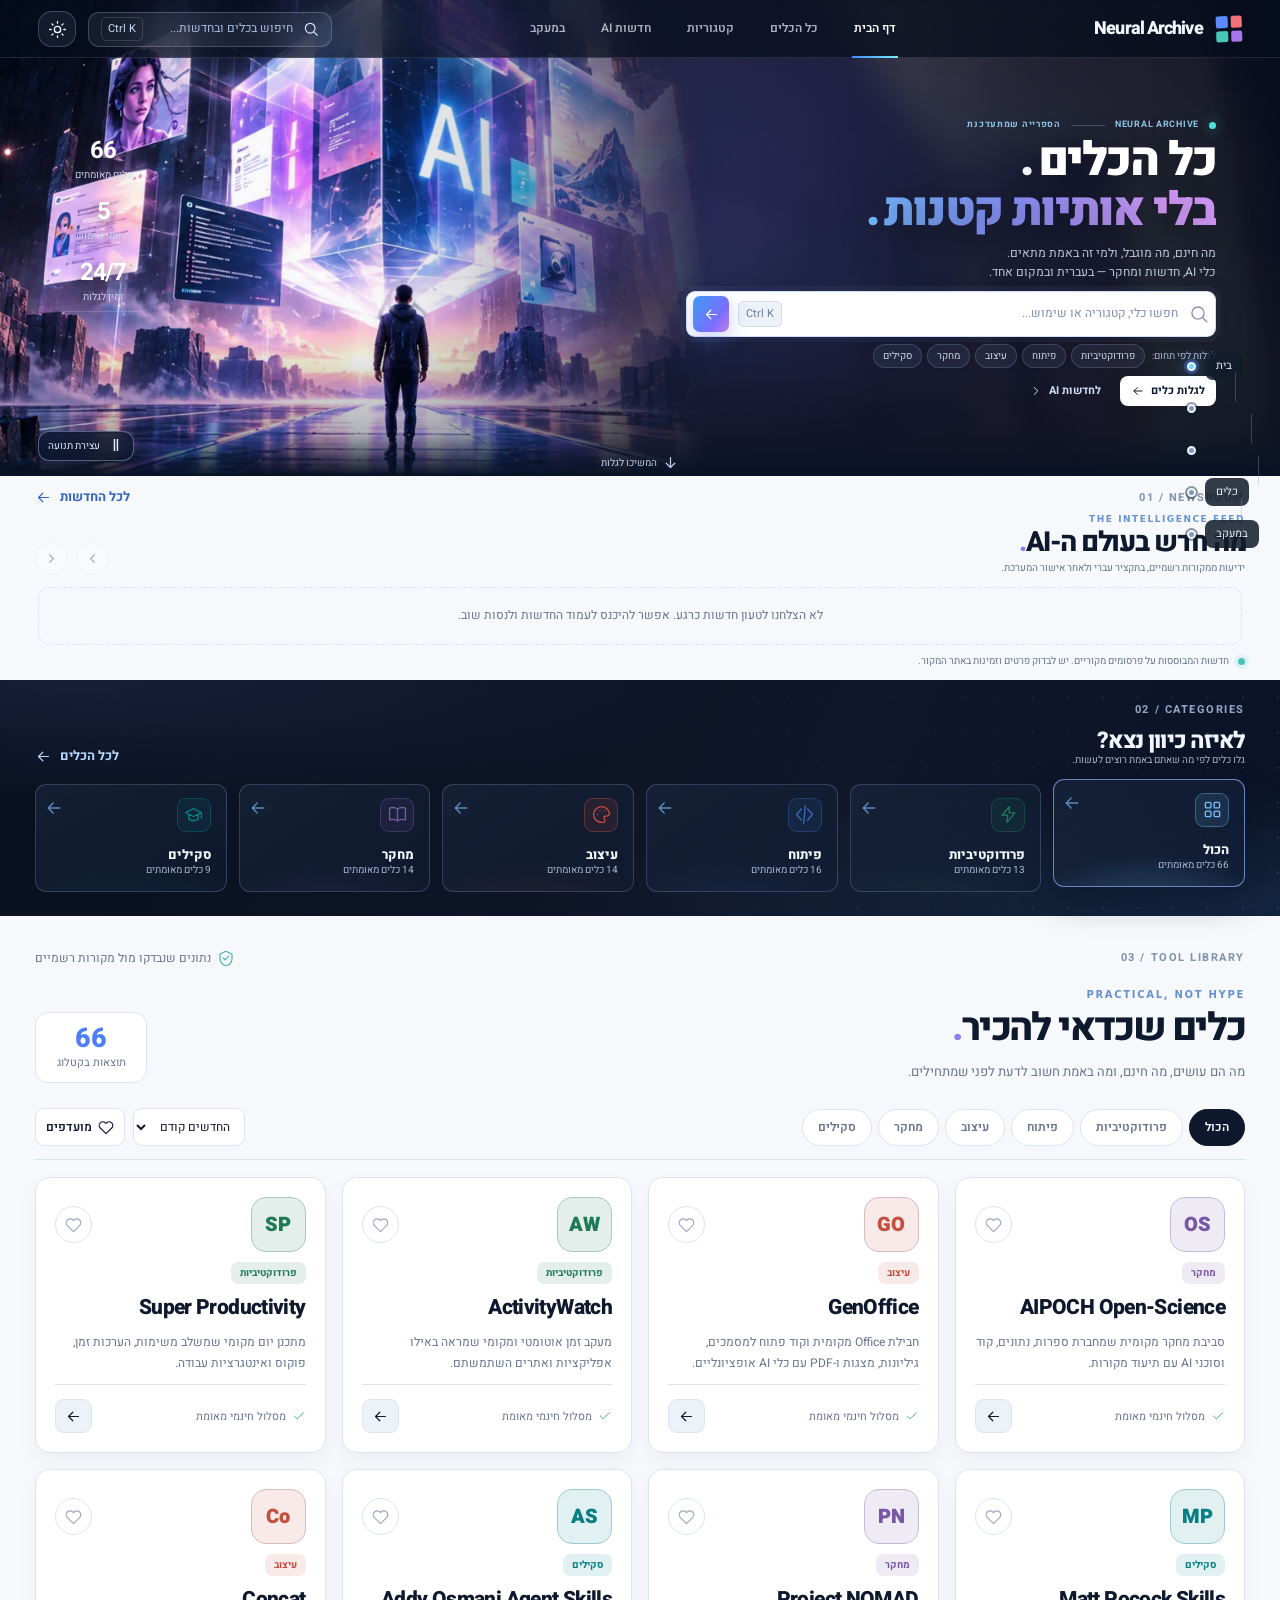
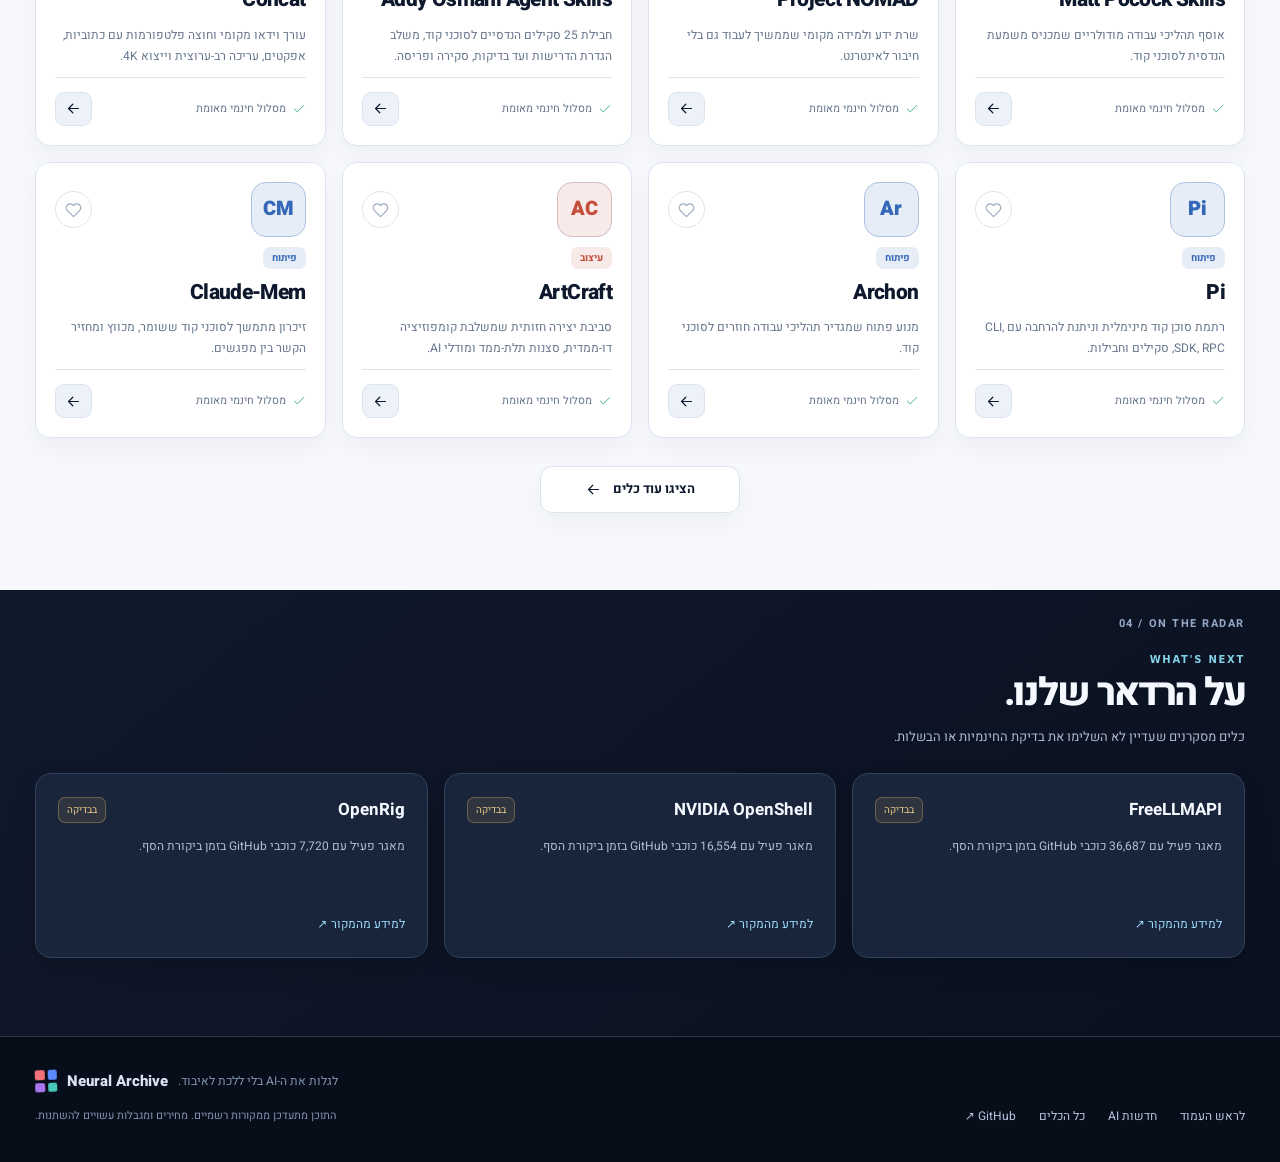
==== commit 461a44c1: "Refresh catalog cache after 2026-10-18 scan (index.html)" ====
--- a/index.html
+++ b/index.html
@@ -23,7 +23,7 @@
   <script>
     try { document.documentElement.dataset.theme = localStorage.getItem("na-theme") === "dark" ? "dark" : "light"; } catch {}
   </script>
-  <script src="/data.js?v=20261013-daily-60" defer></script>
+  <script src="/data.js?v=20261018-daily-66" defer></script>
   <script src="/design.js?v=20261013-expanded-details" defer></script>
   <script src="/hero-motion.js" defer></script>
 </head>
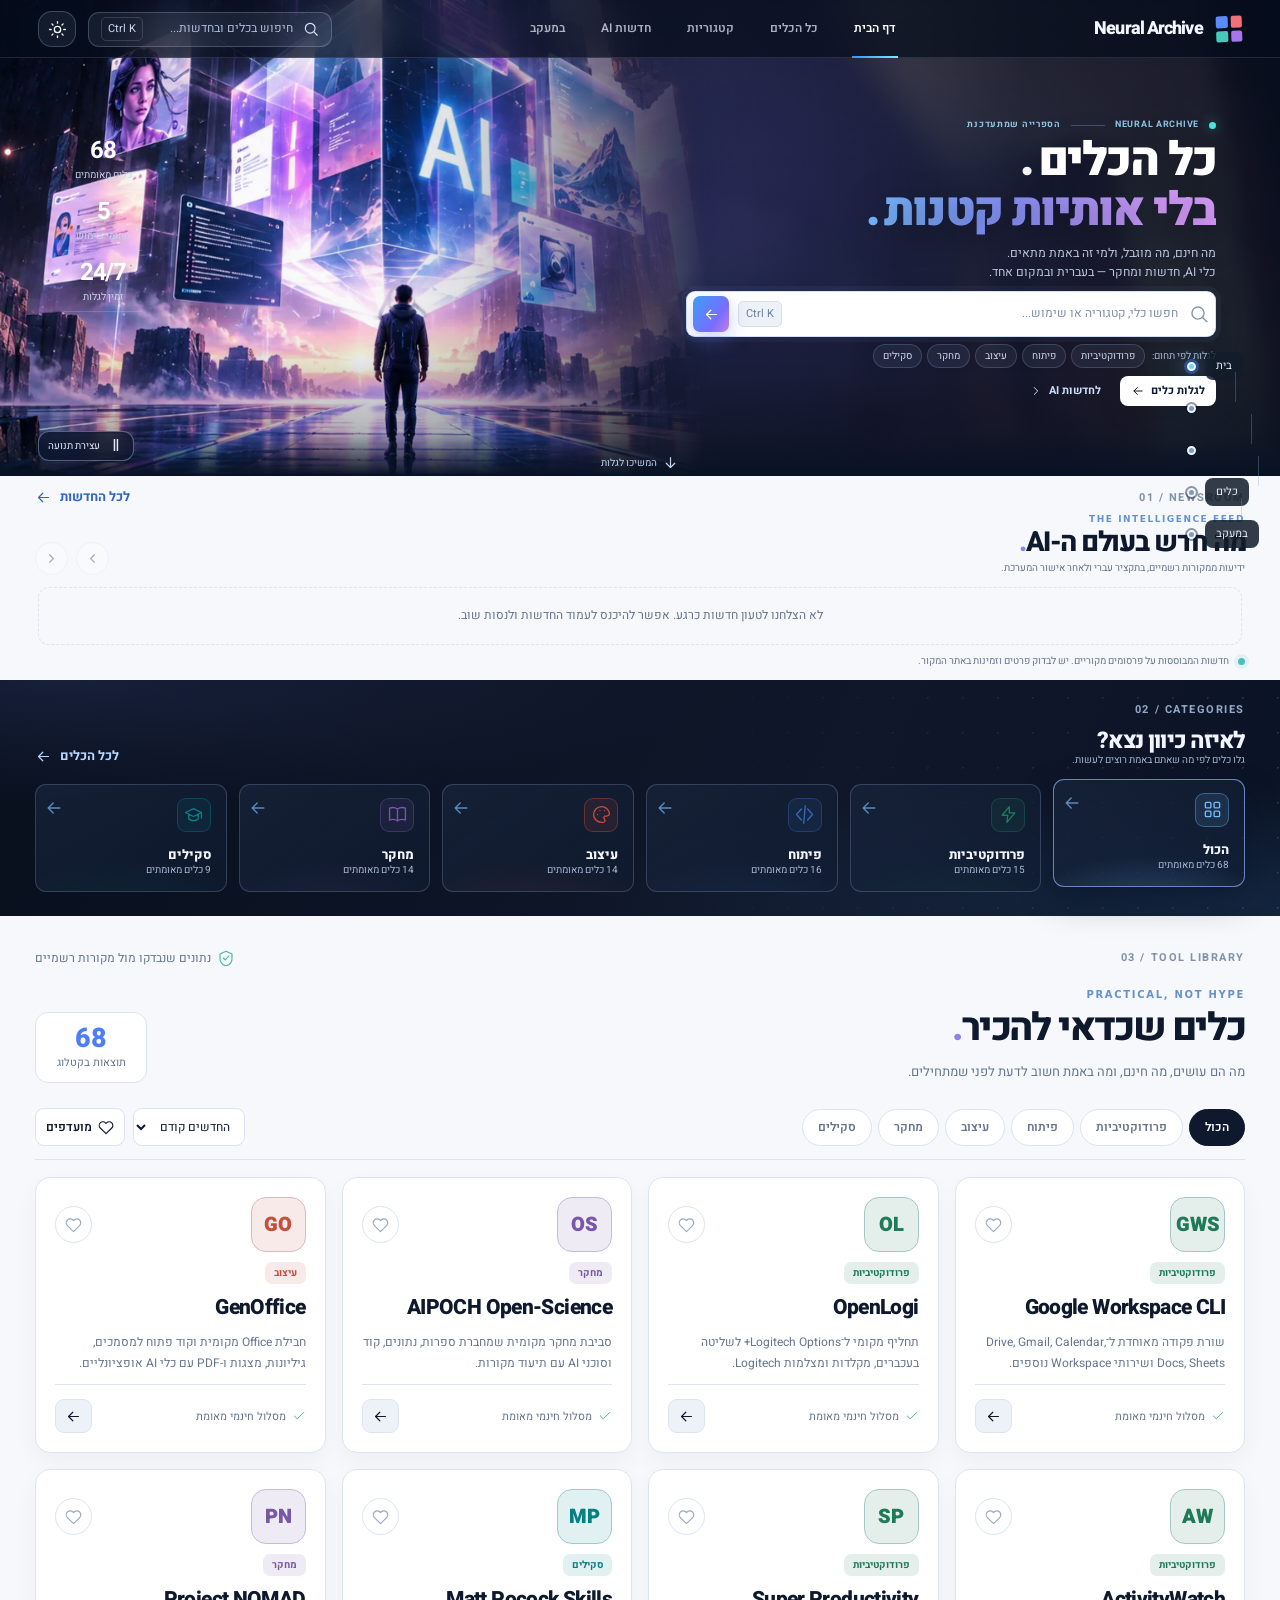
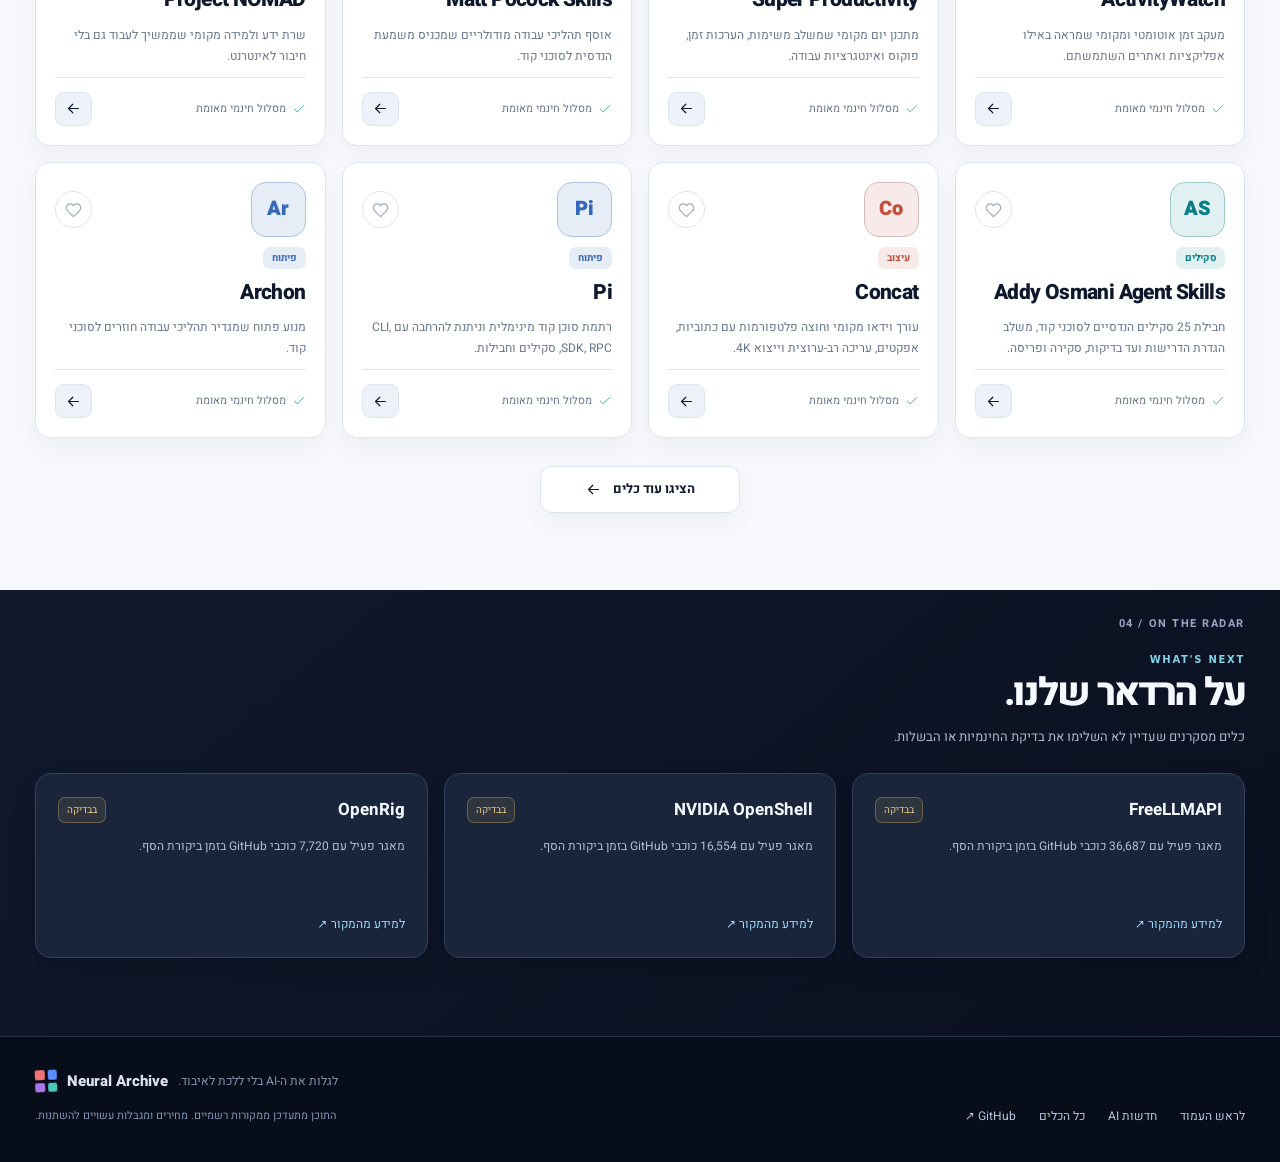
==== commit 601aa0ed: "Refresh catalog cache for daily scan" ====
--- a/index.html
+++ b/index.html
@@ -23,7 +23,7 @@
   <script>
     try { document.documentElement.dataset.theme = localStorage.getItem("na-theme") === "dark" ? "dark" : "light"; } catch {}
   </script>
-  <script src="/data.js?v=20261018-daily-66" defer></script>
+  <script src="/data.js?v=20261020-daily-68b" defer></script>
   <script src="/design.js?v=20261013-expanded-details" defer></script>
   <script src="/hero-motion.js" defer></script>
 </head>
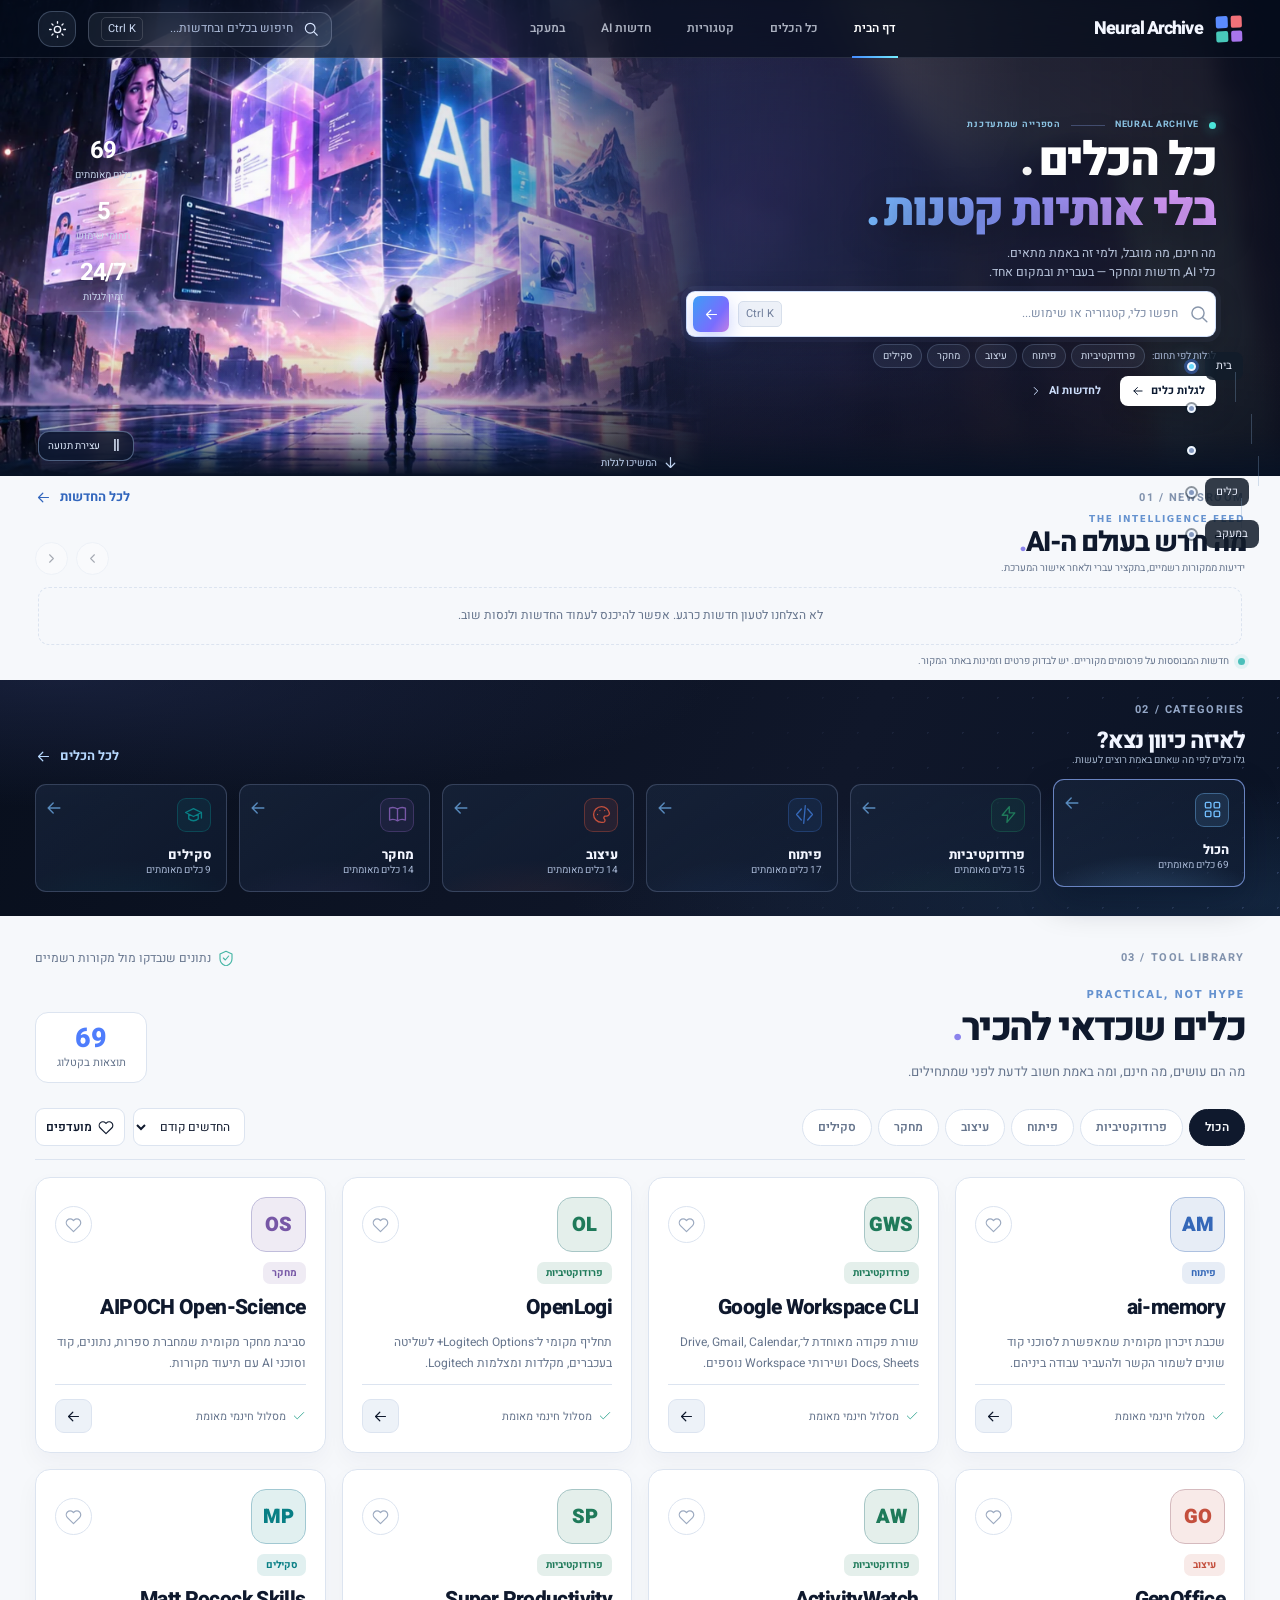
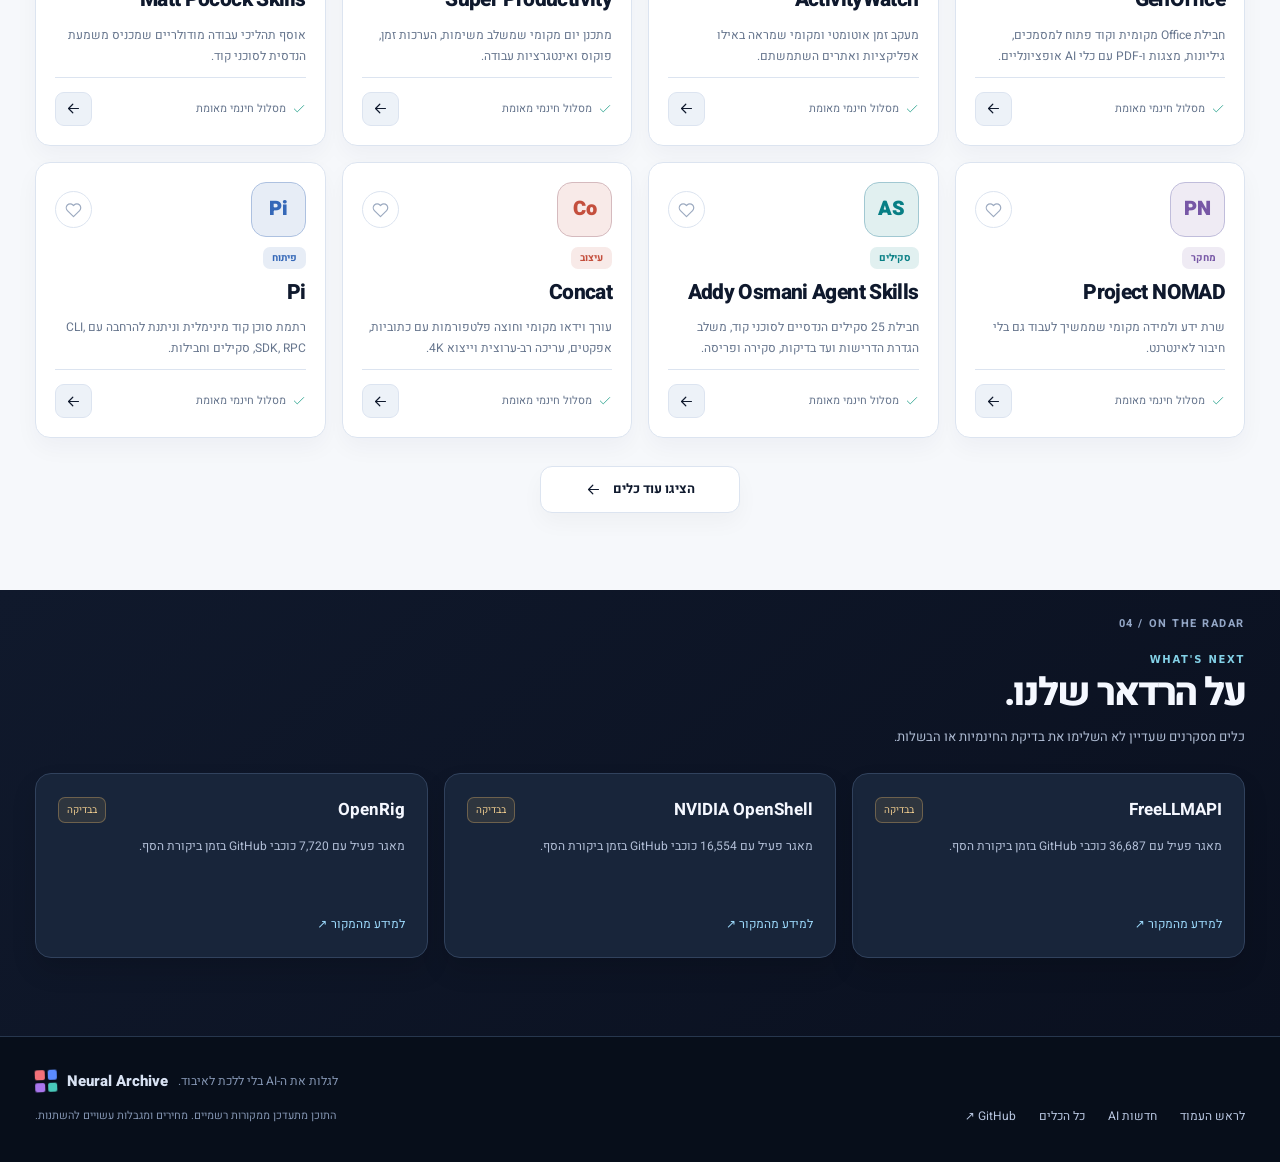
==== commit b3b3c9d9: "Add ai-memory from daily catalog scan" ====
--- a/index.html
+++ b/index.html
@@ -23,7 +23,7 @@
   <script>
     try { document.documentElement.dataset.theme = localStorage.getItem("na-theme") === "dark" ? "dark" : "light"; } catch {}
   </script>
-  <script src="/data.js?v=20261020-daily-68b" defer></script>
+  <script src="/data.js?v=20261021-daily-69" defer></script>
   <script src="/design.js?v=20261013-expanded-details" defer></script>
   <script src="/hero-motion.js" defer></script>
 </head>
@@ -202,4 +202,4 @@
   <dialog id="detailDialog" class="detail-dialog" aria-labelledby="detailTitle"><div class="drawer-body"><button class="drawer-close" id="closeDetail" type="button" aria-label="סגירת חלון הפרטים"><svg><use href="#i-close"></use></svg></button><div id="detailContent"></div></div></dialog>
   <div id="toast" class="toast" role="status" aria-live="polite"></div>
 </body>
-</html>+</html>
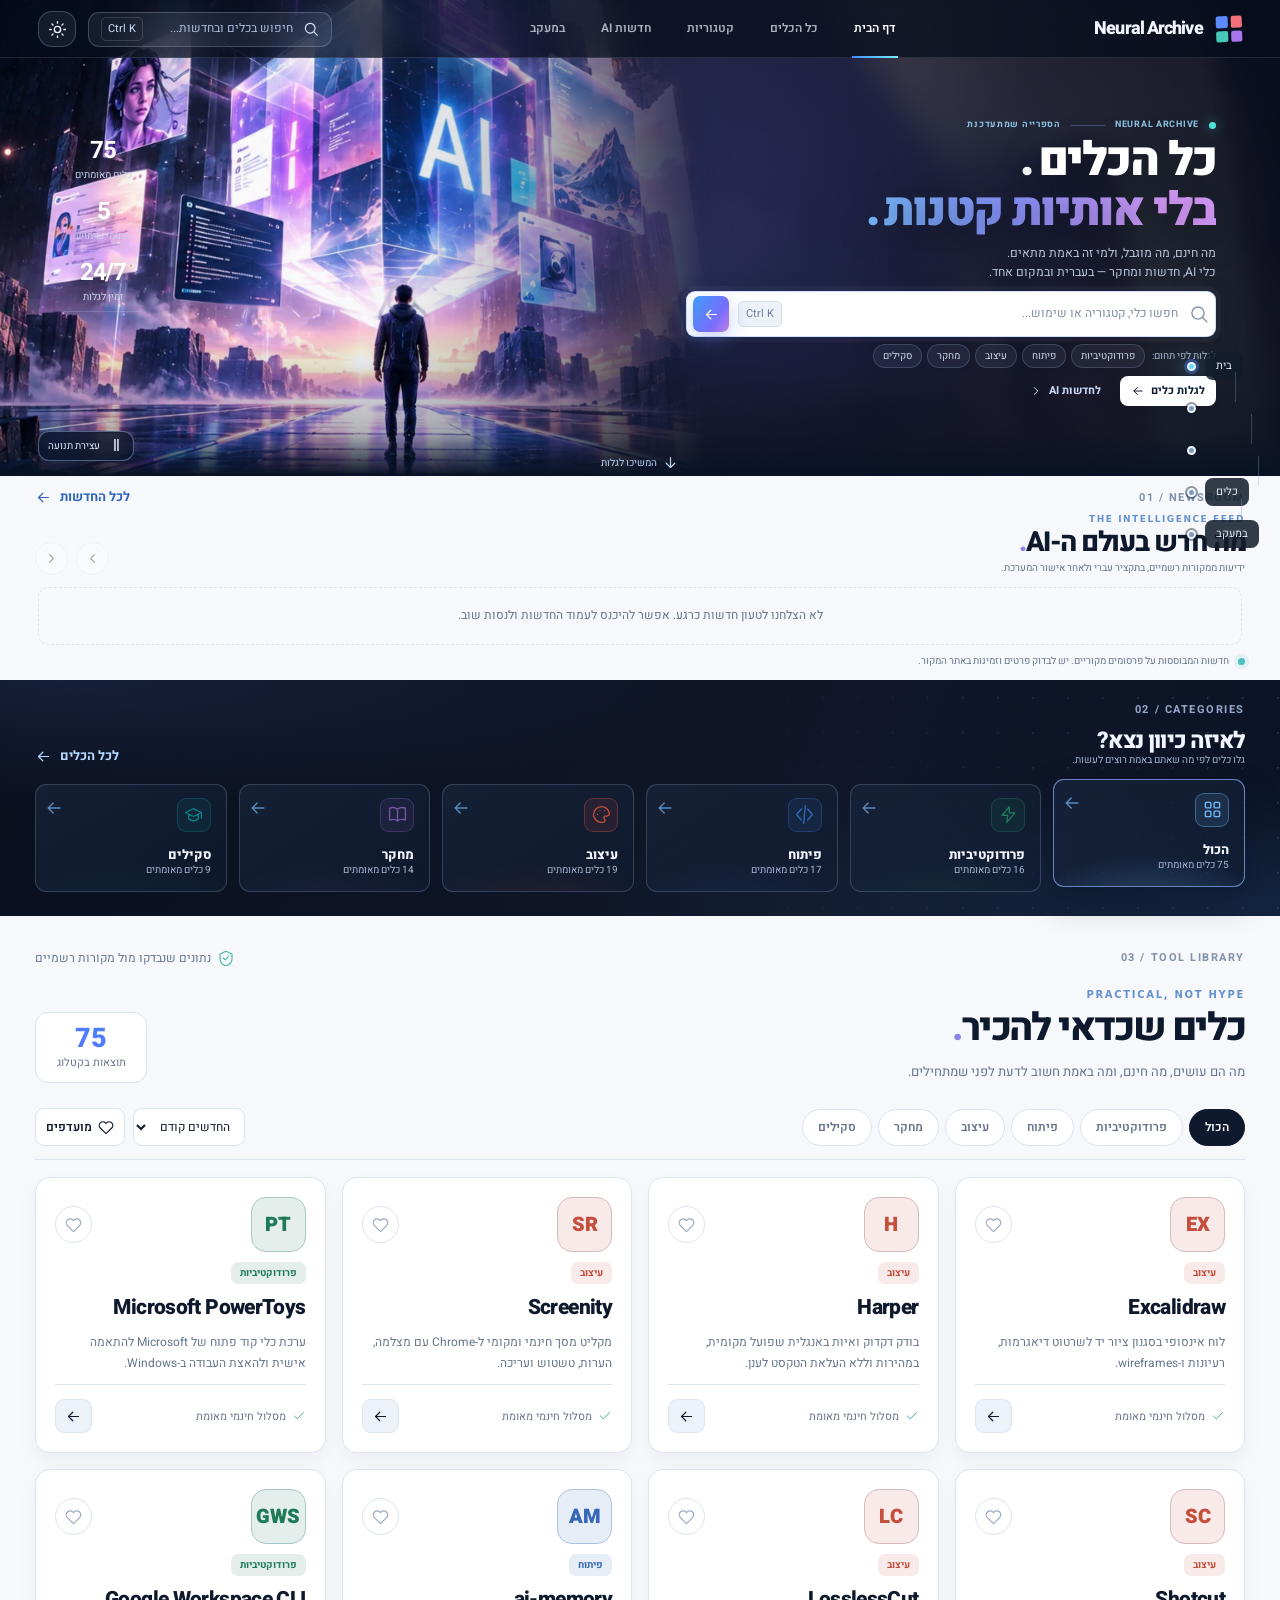
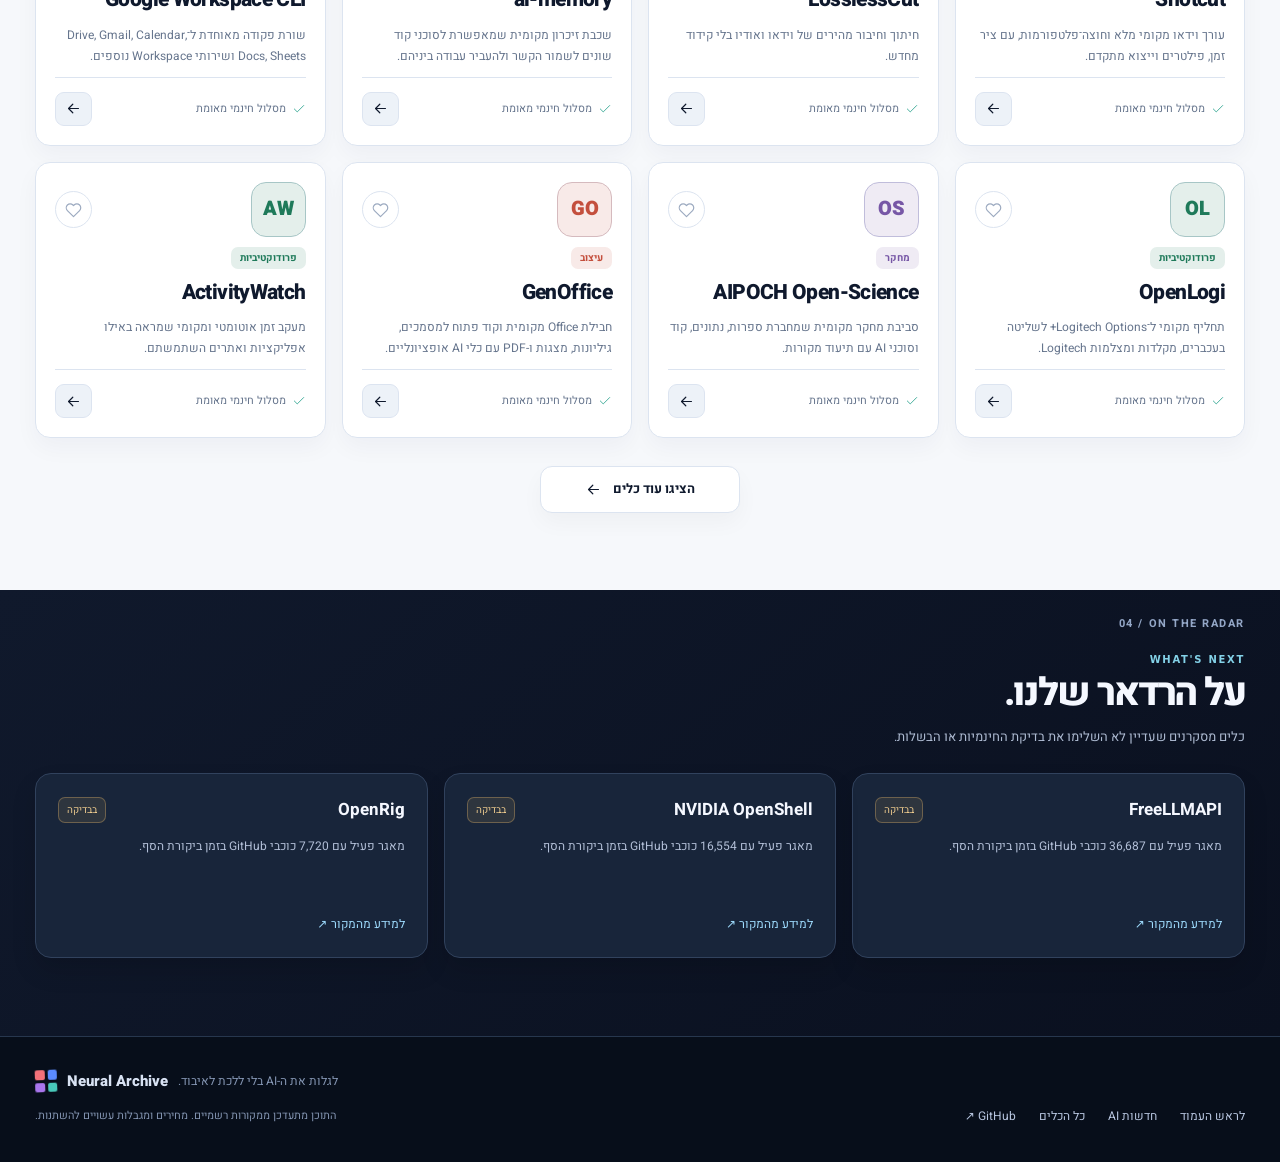
==== commit 75cdf69b: "Add Excalidraw, Screenity, and Harper after daily verification" ====
--- a/index.html
+++ b/index.html
@@ -23,7 +23,7 @@
   <script>
     try { document.documentElement.dataset.theme = localStorage.getItem("na-theme") === "dark" ? "dark" : "light"; } catch {}
   </script>
-  <script src="/data.js?v=20261021-daily-69" defer></script>
+  <script src="/data.js?v=20261026-daily-75" defer></script>
   <script src="/design.js?v=20261013-expanded-details" defer></script>
   <script src="/hero-motion.js" defer></script>
 </head>
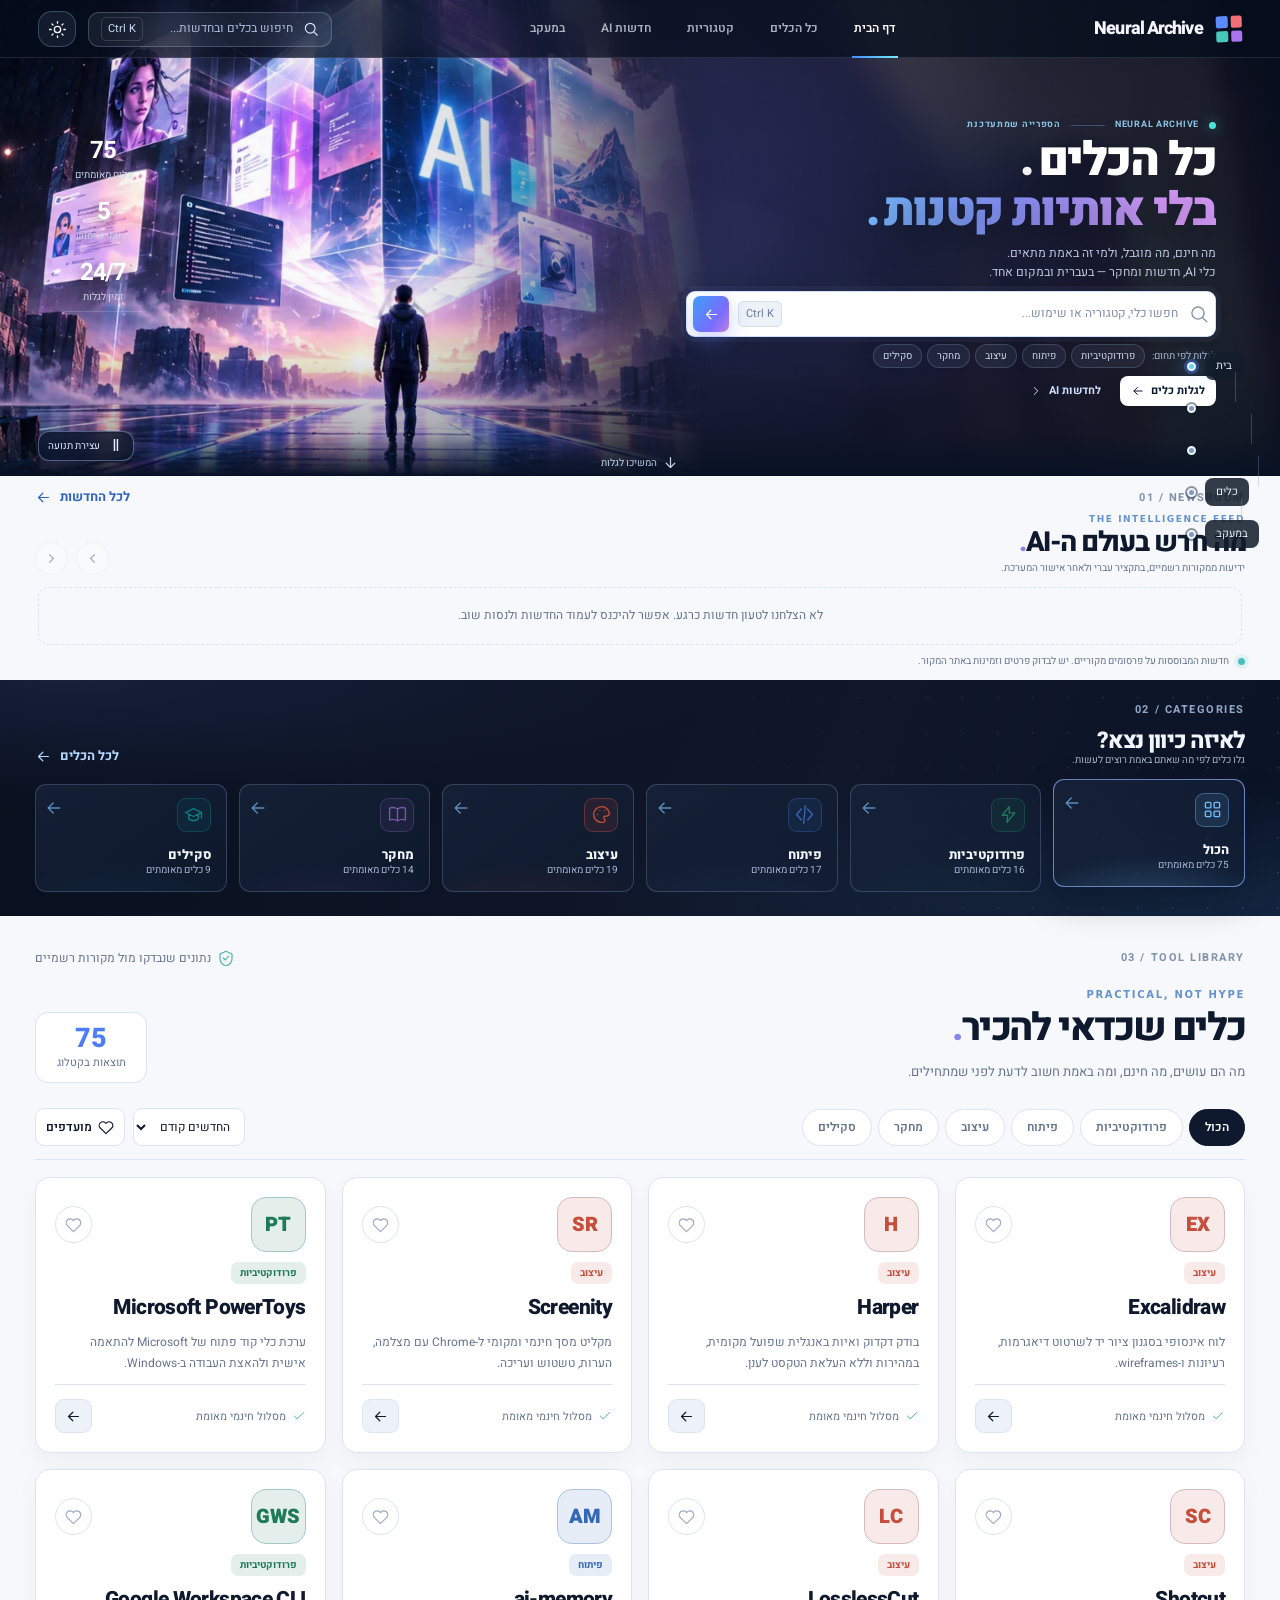
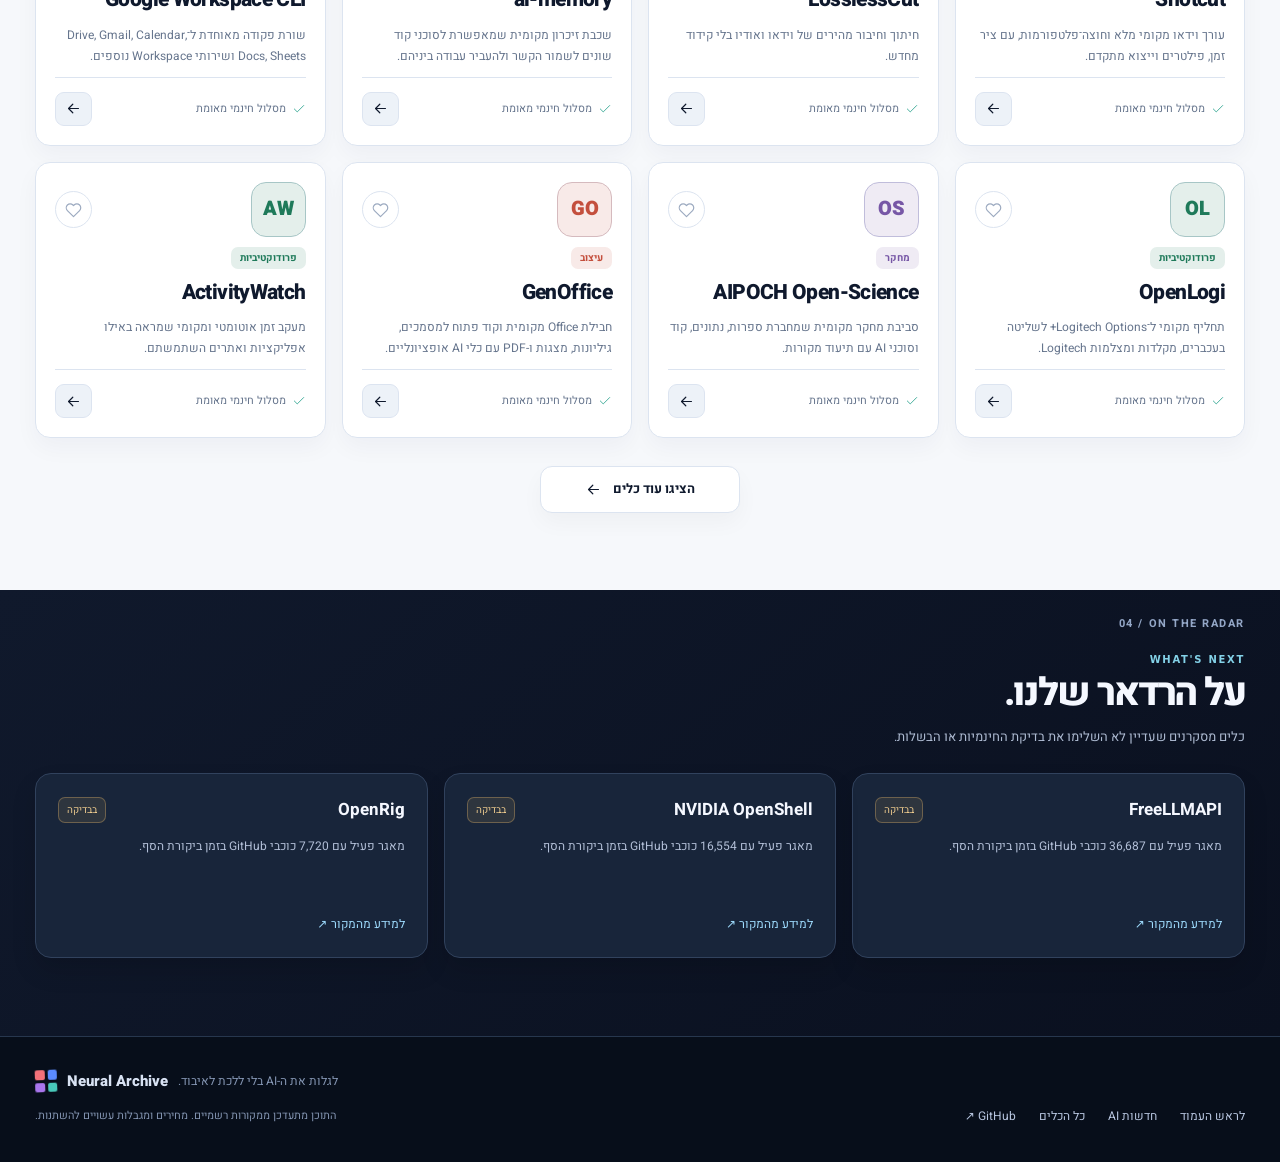
==== commit 7b07d99c: "Reverify Circleback and Gemini Notebook free limits" ====
--- a/index.html
+++ b/index.html
@@ -23,7 +23,7 @@
   <script>
     try { document.documentElement.dataset.theme = localStorage.getItem("na-theme") === "dark" ? "dark" : "light"; } catch {}
   </script>
-  <script src="/data.js?v=20261026-daily-75" defer></script>
+  <script src="/data.js?v=20261026-weekly-75" defer></script>
   <script src="/design.js?v=20261013-expanded-details" defer></script>
   <script src="/hero-motion.js" defer></script>
 </head>
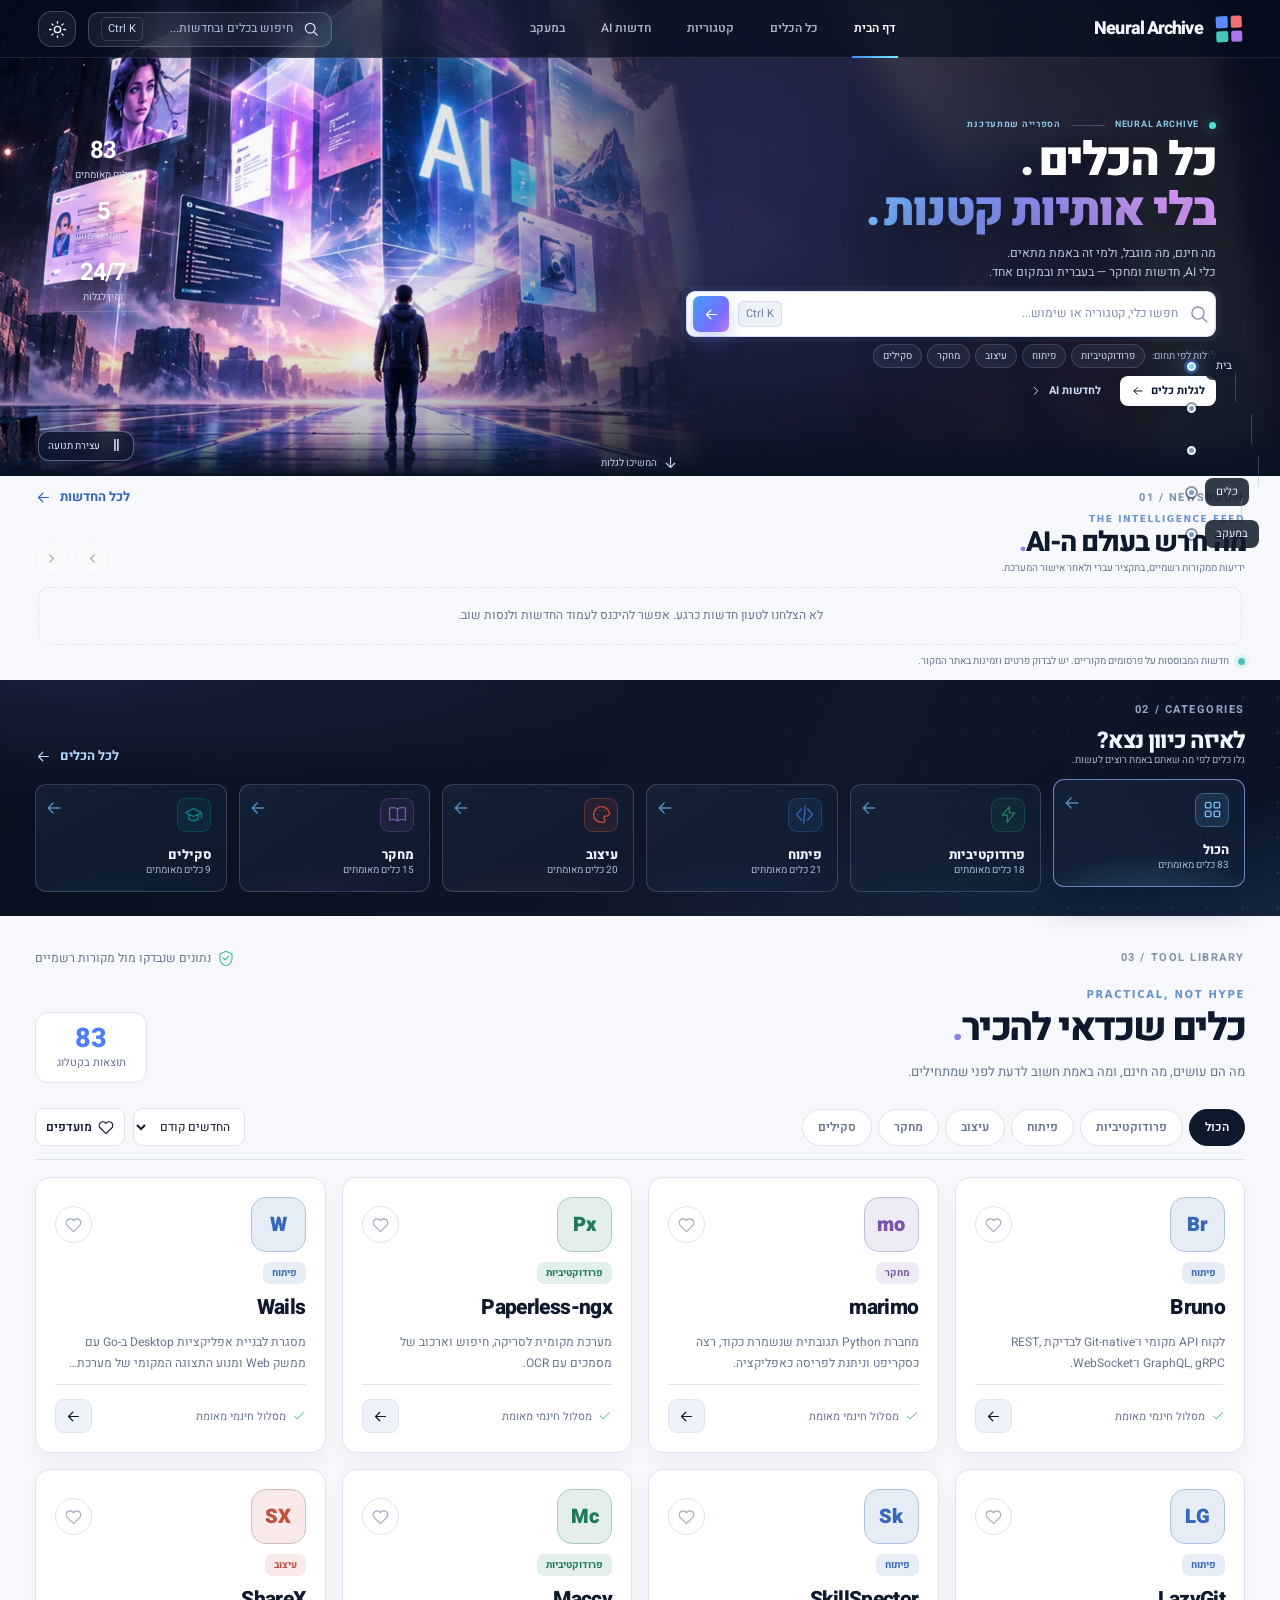
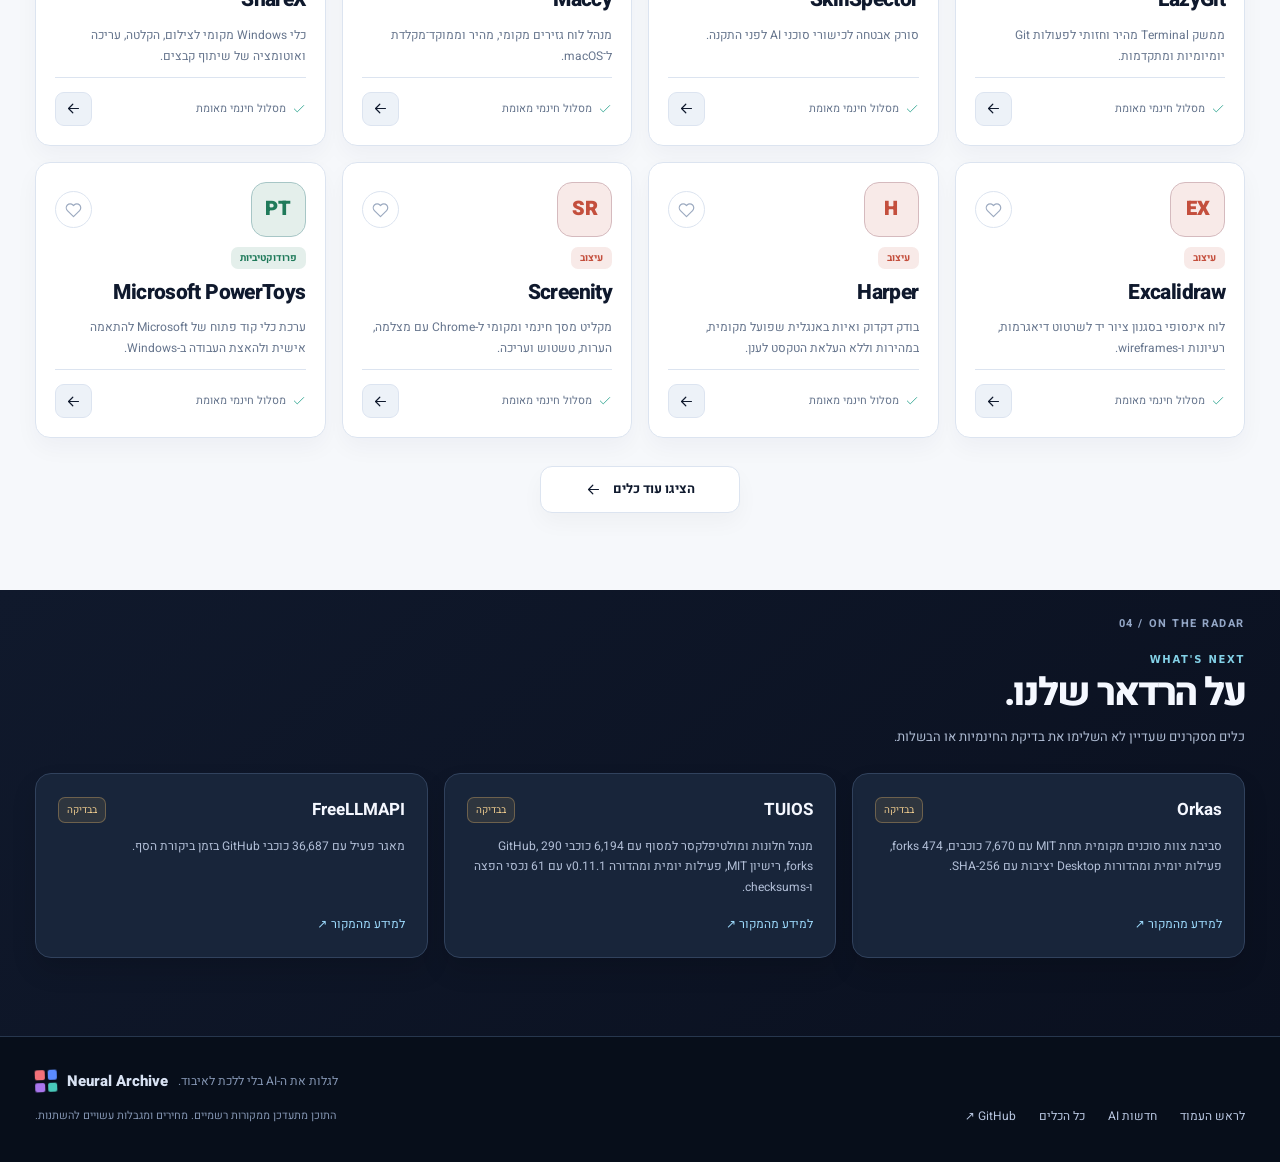
==== commit 2c76313c: "Weekly refresh: add Bruno and marimo" ====
--- a/index.html
+++ b/index.html
@@ -23,7 +23,7 @@
   <script>
     try { document.documentElement.dataset.theme = localStorage.getItem("na-theme") === "dark" ? "dark" : "light"; } catch {}
   </script>
-  <script src="/data.js?v=20261026-weekly-75" defer></script>
+  <script src="/data.js?v=20261102-weekly-83" defer></script>
   <script src="/design.js?v=20261013-expanded-details" defer></script>
   <script src="/hero-motion.js" defer></script>
 </head>
@@ -143,7 +143,7 @@
           </div>
           <div class="hero-cta-row"><a class="hero-primary" href="#tools">לגלות כלים <svg><use href="#i-arrow"></use></svg></a><a class="hero-secondary" href="#news">לחדשות AI <svg><use href="#i-chevron"></use></svg></a></div>
         </div>
-        <div class="hero-meta"><div><strong id="heroCount">80</strong><span>כלים מאומתים</span></div><div><strong id="heroCategoryCount">5</strong><span>תחומי שימוש</span></div><div><strong>24/7</strong><span>זמין לגלות</span></div></div>
+        <div class="hero-meta"><div><strong id="heroCount">83</strong><span>כלים מאומתים</span></div><div><strong id="heroCategoryCount">5</strong><span>תחומי שימוש</span></div><div><strong>24/7</strong><span>זמין לגלות</span></div></div>
       </div>
       <a class="hero-down" href="#news" aria-label="גלילה לחדשות"><svg><use href="#i-arrow"></use></svg><span>המשיכו לגלות</span></a>
     </section>
